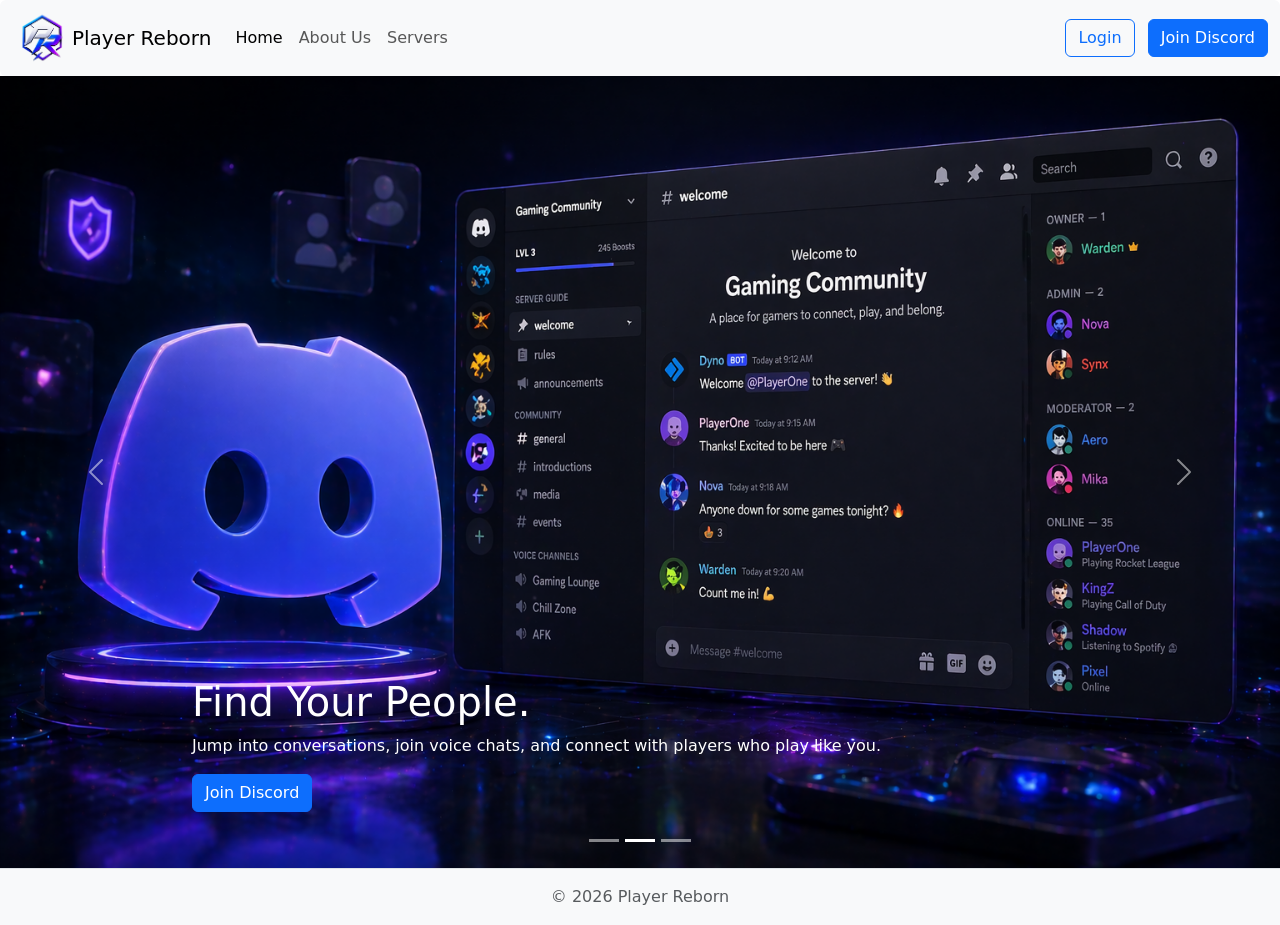
==== index.html @ ec6e28f9 "Initial commit" ====
<!DOCTYPE html>
<html lang="en">

<head>
	<meta charset="utf-8">
	<title>Player Reborn</title>
	<meta name="description" content="">
	<meta name="viewport" content="width=device-width, initial-scale=1">
	<link rel="stylesheet" href="css/styles.css">
	<link href="https://cdn.jsdelivr.net/npm/bootstrap@5.3.8/dist/css/bootstrap.min.css" rel="stylesheet"
		integrity="sha384-sRIl4kxILFvY47J16cr9ZwB07vP4J8+LH7qKQnuqkuIAvNWLzeN8tE5YBujZqJLB" crossorigin="anonymous">
</head>

<body>

	<!--Navigation-->
	<section>
		<!--Start of Navbar-->
		<nav class="navbar navbar-expand-lg bg-body-tertiary rounded" aria-label="Twelfth navbar">
			<!--Container-->
			<div class="container-fluid">
				<img src="assets/images/playerreborn/logo-bg-removed.png" alt="player reborn logo" height="60">
				<a href="#" class="navbar-brand">Player Reborn</a>
				<button class="navbar-toggler" type="button" data-bs-toggle="collapse" data-bs-target="#navbar-items"
					aria-controls="" aria-expanded="false" aria-label="Toggle navigation">
					<span class="navbar-toggler-icon"></span>
				</button>

				<!--First Div-->
				<div class="collapse navbar-collapse" id="navbar-items">
					<ul class="navbar-nav me-auto mb-2 mb-lg-0">
						<li class="nav-item">
							<a href="#" class="nav-link active" aria-current="page">Home</a>
						</li>
						<li class="nav-item">
							<a href="about.html" class="nav-link">About Us</a>
						</li>
						<li class="nav-item">
							<a href="servers.html" class="nav-link"
								aria-expanded="false">Servers</a>
						</li>
					</ul>

					<!--Login Buttons-->
					<div class="text-end">
						<button type="button" class="btn btn-outline-primary me-2">Login</button>
						<a href="https://discord.gg/playerreborn" target="_blank" rel="noopener noreferrer"
							class="btn btn-primary">Join Discord</a>
					</div>
				</div>
			</div>
		</nav>
	</section>

	<!--Hero-->
	<section>
		<div id="myCarousel" class="carousel slide mb-6" data-bs-ride="carousel">
			<div class="carousel-indicators">
				<button type="button" data-bs-target="#myCarousel" data-bs-slide-to="0" class=""
					aria-label="Slide 1"></button>
				<button type="button" data-bs-target="#myCarousel" data-bs-slide-to="1" aria-label="Slide 2"
					class="active" aria-current="true"></button>
				<button type="button" data-bs-target="#myCarousel" data-bs-slide-to="2" aria-label="Slide 3"
					class=""></button>
			</div>
			<div class="carousel-inner">
				<div class="carousel-item">
					<img src="assets/images/playerreborn/banner-2.png" alt="banner-2" class="w-100 carousel-img">
					<div class="container">
						<div class="carousel-caption">
							<h1>Play Your Way!</h1>
							<p>No matter your platform, there's a place for you here.</p>
						</div>
					</div>
				</div>
				<div class="carousel-item active">
					<img src="assets/images/playerreborn/banner-3.png" alt="banner-3" class="w-100 carousel-img">
					<div class="container">
						<div class="carousel-caption text-start">
							<h1>Find Your People.</h1>
							<p>Jump into conversations, join voice chats, and connect with players who play like you.
							</p>
							<p>
								<a href="https://discord.gg/playerreborn" target="_blank" rel="noopener noreferrer"
									class="btn btn-primary">Join Discord</a>
							</p>
						</div>
					</div>
				</div>
				<div class="carousel-item">
					<img src="assets/images/playerreborn/banner-1.png" alt="banner-1" class="w-100 carousel-img">
					<div class="container">
						<div class="carousel-caption text-end">
							<h1>A Home for Every Player</h1>
							<p class="opacity-75">Explore a community built for every kind of player. From competitive
								battles to relaxing worlds, Player Reborn brings it all together.</p>
						</div>
					</div>
				</div>
			</div>
			<button class="carousel-control-prev" type="button" data-bs-target="#myCarousel" data-bs-slide="prev">
				<span class="carousel-control-prev-icon" aria-hidden="true"></span>
				<span class="visually-hidden">Previous</span>
			</button>
			<button class="carousel-control-next" type="button" data-bs-target="#myCarousel" data-bs-slide="next">
				<span class="carousel-control-next-icon" aria-hidden="true"></span>
				<span class="visually-hidden">Next</span>
			</button>
		</div>
	</section>

	<!--Footer-->
	<section>
		<footer class="d-flex flex-wrap justify-content-md-center align-items-center py-3 border-top bg-body-tertiary">
			
			<p class="mb-0 text-body-secondary">© 2026 Player Reborn</p>
			<!-- <ul class="nav col-md-4 justify-content-end">
					<li class="nav-item">
						<a href="#" class="nav-link px-2 text-body-secondary">Home</a>
					</li>
					<li class="nav-item">
						<a href="#" class="nav-link px-2 text-body-secondary">Features</a>
					</li>
					<li class="nav-item">
						<a href="#" class="nav-link px-2 text-body-secondary">Pricing</a>
					</li>
					<li class="nav-item">
						<a href="#" class="nav-link px-2 text-body-secondary">FAQs</a>
					</li>
					<li class="nav-item">
						<a href="#" class="nav-link px-2 text-body-secondary">About</a>
					</li>
				</ul> -->
		</footer>
	</section>

	<script src="https://cdn.jsdelivr.net/npm/bootstrap@5.3.8/dist/js/bootstrap.bundle.min.js"
		integrity="sha384-FKyoEForCGlyvwx9Hj09JcYn3nv7wiPVlz7YYwJrWVcXK/BmnVDxM+D2scQbITxI"
		crossorigin="anonymous"></script>
</body>

</html>
---- css/styles.css ----
/* index.html  */
.carousel-img {
    height: 88vh;
    object-fit: cover;
}

/* about.html */
.about-hero {
    height: 40vh;
    min-height: 250px;
    color: white;

    display: flex;
    align-items: center;
    justify-content: center;

    background: linear-gradient(135deg, #0f172a, #1e293b, #1e3a8a, #7c3aed);
    background-size: 300% 300%;
    animation: gradientShift 10s ease infinite;
}



/* servers */
.thumbnail-width {
    width: auto;
    height: 250px;
    overflow: hidden;
}

.server-hero {
    background: linear-gradient(135deg, #0f172a, #1e293b, #1e3a8a, #7c3aed);
    background-size: 300% 300%;
    animation: gradientShift 10s ease infinite;
    color: white;
}

.server-text-color {
    color: white;
}

.card:hover {
    border: rgb(182, 177, 177) solid;
    border-width: 2px;
}

.length {
    max-height: 180px;
}

@keyframes gradientShift {
    0% {
        background-position: 0% 50%;
    }

    50% {
        background-position: 100% 50%;
    }

    100% {
        background-position: 0% 50%;
    }
}
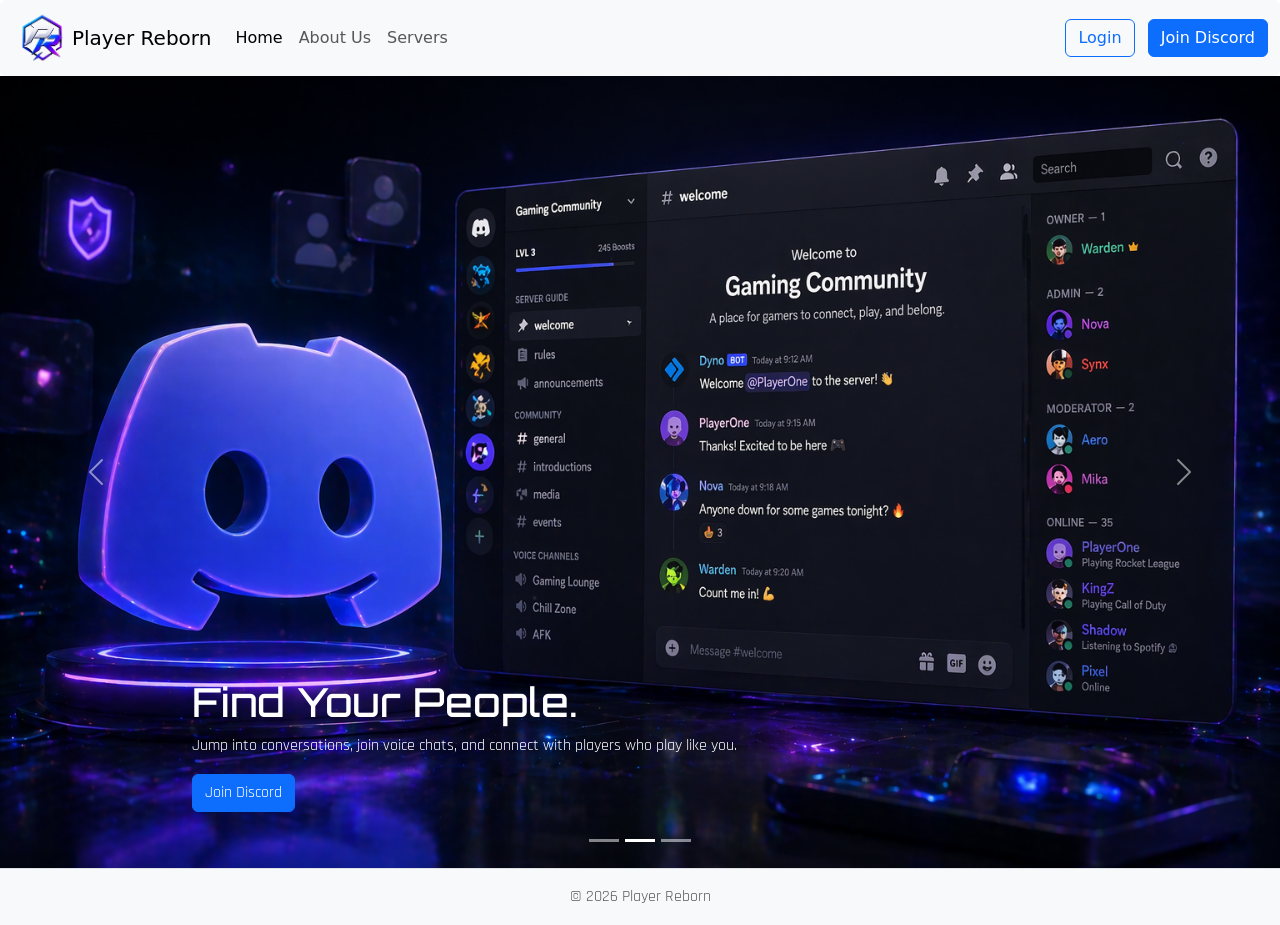
==== commit daf22223: "Updated Server Pictures and Font" ====
--- a/index.html
+++ b/index.html
@@ -9,6 +9,9 @@
 	<link rel="stylesheet" href="css/styles.css">
 	<link href="https://cdn.jsdelivr.net/npm/bootstrap@5.3.8/dist/css/bootstrap.min.css" rel="stylesheet"
 		integrity="sha384-sRIl4kxILFvY47J16cr9ZwB07vP4J8+LH7qKQnuqkuIAvNWLzeN8tE5YBujZqJLB" crossorigin="anonymous">
+	<link rel="preconnect" href="https://fonts.googleapis.com">
+	<link rel="preconnect" href="https://fonts.gstatic.com" crossorigin>
+	<link href="https://fonts.googleapis.com/css2?family=Orbitron:wght@400..900&family=Rajdhani:wght@300;400;500;600;700&display=swap" rel="stylesheet">
 </head>
 
 <body>
@@ -36,8 +39,7 @@
 							<a href="about.html" class="nav-link">About Us</a>
 						</li>
 						<li class="nav-item">
-							<a href="servers.html" class="nav-link"
-								aria-expanded="false">Servers</a>
+							<a href="servers.html" class="nav-link" aria-expanded="false">Servers</a>
 						</li>
 					</ul>
 
@@ -54,7 +56,7 @@
 
 	<!--Hero-->
 	<section>
-		<div id="myCarousel" class="carousel slide mb-6" data-bs-ride="carousel">
+		<div id="myCarousel" class="carousel slide mb-6 rajdhani-regular" data-bs-ride="carousel">
 			<div class="carousel-indicators">
 				<button type="button" data-bs-target="#myCarousel" data-bs-slide-to="0" class=""
 					aria-label="Slide 1"></button>
@@ -112,7 +114,7 @@
 	<!--Footer-->
 	<section>
 		<footer class="d-flex flex-wrap justify-content-md-center align-items-center py-3 border-top bg-body-tertiary">
-			
+
 			<p class="mb-0 text-body-secondary">© 2026 Player Reborn</p>
 			<!-- <ul class="nav col-md-4 justify-content-end">
 					<li class="nav-item">
--- a/css/styles.css
+++ b/css/styles.css
@@ -1,63 +1,86 @@
+/* All */
+h1 {
+  font-family: "Orbitron", sans-serif;
+  font-style: normal;
+}
+
+/* h2 {
+  font-family: "Orbitron", sans-serif;
+  font-style: normal;
+} */
+
+.rajdhani-light {
+  font-family: "Rajdhani", sans-serif;
+  font-weight: 300;
+  font-style: normal;
+}
+
+.rajdhani-regular {
+  font-family: "Rajdhani", sans-serif;
+  font-weight: 400;
+  font-style: normal;
+}
+
+p {
+  font-family: "Rajdhani", sans-serif;
+  font-weight: 400;
+  font-style: normal;
+}
+
 /* index.html  */
 .carousel-img {
-    height: 88vh;
-    object-fit: cover;
+  height: 88vh;
+  object-fit: cover;
 }
 
 /* about.html */
 .about-hero {
-    height: 40vh;
-    min-height: 250px;
-    color: white;
+  height: 40vh;
+  min-height: 250px;
+  color: white;
 
-    display: flex;
-    align-items: center;
-    justify-content: center;
+  display: flex;
+  align-items: center;
+  justify-content: center;
 
-    background: linear-gradient(135deg, #0f172a, #1e293b, #1e3a8a, #7c3aed);
-    background-size: 300% 300%;
-    animation: gradientShift 10s ease infinite;
+  background: linear-gradient(135deg, #0f172a, #1e293b, #1e3a8a, #7c3aed);
+  background-size: 300% 300%;
+  animation: gradientShift 10s ease infinite;
 }
-
-
 
 /* servers */
 .thumbnail-width {
-    width: auto;
-    height: 250px;
-    overflow: hidden;
+  width: auto;
+  height: 250px;
+  overflow: hidden;
 }
 
 .server-hero {
-    background: linear-gradient(135deg, #0f172a, #1e293b, #1e3a8a, #7c3aed);
-    background-size: 300% 300%;
-    animation: gradientShift 10s ease infinite;
-    color: white;
+  background: linear-gradient(135deg, #0f172a, #1e293b, #1e3a8a, #7c3aed);
+  background-size: 300% 300%;
+  animation: gradientShift 10s ease infinite;
+  color: white;
 }
 
 .server-text-color {
-    color: white;
+  color: white;
 }
 
 .card:hover {
-    border: rgb(182, 177, 177) solid;
-    border-width: 2px;
-}
-
-.length {
-    max-height: 180px;
+  border: rgb(182, 177, 177) solid;
+  border-width: 2px;
 }
 
 @keyframes gradientShift {
-    0% {
-        background-position: 0% 50%;
-    }
+  0% {
+    background-position: 0% 50%;
+  }
 
-    50% {
-        background-position: 100% 50%;
-    }
+  50% {
+    background-position: 100% 50%;
+  }
 
-    100% {
-        background-position: 0% 50%;
-    }
-}+  100% {
+    background-position: 0% 50%;
+  }
+}
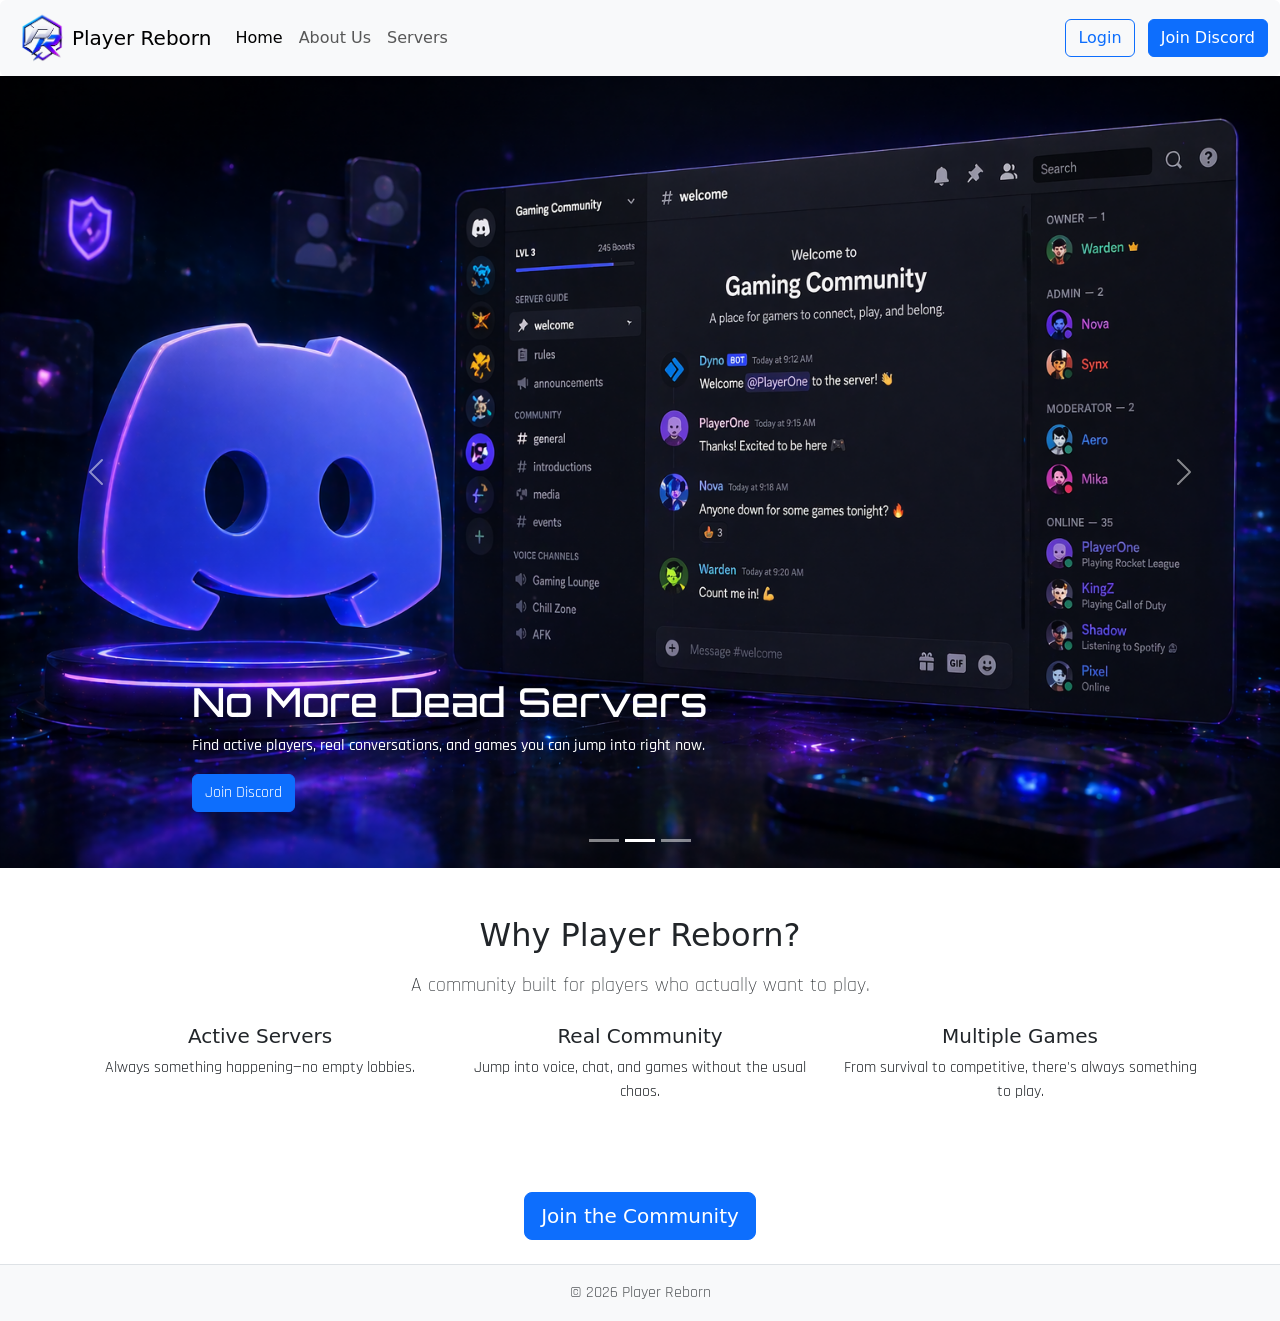
==== commit d4bcf982: "Added Information Section to the index file" ====
--- a/index.html
+++ b/index.html
@@ -11,7 +11,9 @@
 		integrity="sha384-sRIl4kxILFvY47J16cr9ZwB07vP4J8+LH7qKQnuqkuIAvNWLzeN8tE5YBujZqJLB" crossorigin="anonymous">
 	<link rel="preconnect" href="https://fonts.googleapis.com">
 	<link rel="preconnect" href="https://fonts.gstatic.com" crossorigin>
-	<link href="https://fonts.googleapis.com/css2?family=Orbitron:wght@400..900&family=Rajdhani:wght@300;400;500;600;700&display=swap" rel="stylesheet">
+	<link
+		href="https://fonts.googleapis.com/css2?family=Orbitron:wght@400..900&family=Rajdhani:wght@300;400;500;600;700&display=swap"
+		rel="stylesheet">
 </head>
 
 <body>
@@ -71,7 +73,7 @@
 					<div class="container">
 						<div class="carousel-caption">
 							<h1>Play Your Way!</h1>
-							<p>No matter your platform, there's a place for you here.</p>
+							<p class="rajdhani-medium">No matter your platform, there's a place for you here.</p>
 						</div>
 					</div>
 				</div>
@@ -79,9 +81,9 @@
 					<img src="assets/images/playerreborn/banner-3.png" alt="banner-3" class="w-100 carousel-img">
 					<div class="container">
 						<div class="carousel-caption text-start">
-							<h1>Find Your People.</h1>
-							<p>Jump into conversations, join voice chats, and connect with players who play like you.
-							</p>
+							<h1>No More Dead Servers</h1>
+							<p class="rajdhani-medium">Find active players, real conversations, and games you can jump
+								into right now.</p>
 							<p>
 								<a href="https://discord.gg/playerreborn" target="_blank" rel="noopener noreferrer"
 									class="btn btn-primary">Join Discord</a>
@@ -94,7 +96,8 @@
 					<div class="container">
 						<div class="carousel-caption text-end">
 							<h1>A Home for Every Player</h1>
-							<p class="opacity-75">Explore a community built for every kind of player. From competitive
+							<p class="rajdhani-medium">Explore a community built for every kind of player. From
+								competitive
 								battles to relaxing worlds, Player Reborn brings it all together.</p>
 						</div>
 					</div>
@@ -109,6 +112,36 @@
 				<span class="visually-hidden">Next</span>
 			</button>
 		</div>
+	</section>
+
+	<!--Information-->
+	<section class="py-5 text-center">
+		<div class="container">
+			<h2 class="mb-3">Why Player Reborn?</h2>
+			<p class="lead">A community built for players who actually want to play.</p>
+
+			<div class="row mt-4">
+				<div class="col-md-4">
+					<h5>Active Servers</h5>
+					<p>Always something happening—no empty lobbies.</p>
+				</div>
+				<div class="col-md-4">
+					<h5>Real Community</h5>
+					<p>Jump into voice, chat, and games without the usual chaos.</p>
+				</div>
+				<div class="col-md-4">
+					<h5>Multiple Games</h5>
+					<p>From survival to competitive, there's always something to play.</p>
+				</div>
+			</div>
+		</div>
+	</section>
+
+	<!--Join The Community-->
+	<section class="text-center py-4">
+		<a href="https://discord.gg/playerreborn" target="_blank" class="btn btn-lg btn-primary">
+			Join the Community
+		</a>
 	</section>
 
 	<!--Footer-->
--- a/css/styles.css
+++ b/css/styles.css
@@ -18,6 +18,12 @@
 .rajdhani-regular {
   font-family: "Rajdhani", sans-serif;
   font-weight: 400;
+  font-style: normal;
+}
+
+.rajdhani-medium {
+  font-family: "Rajdhani", sans-serif;
+  font-weight: 500;
   font-style: normal;
 }
 
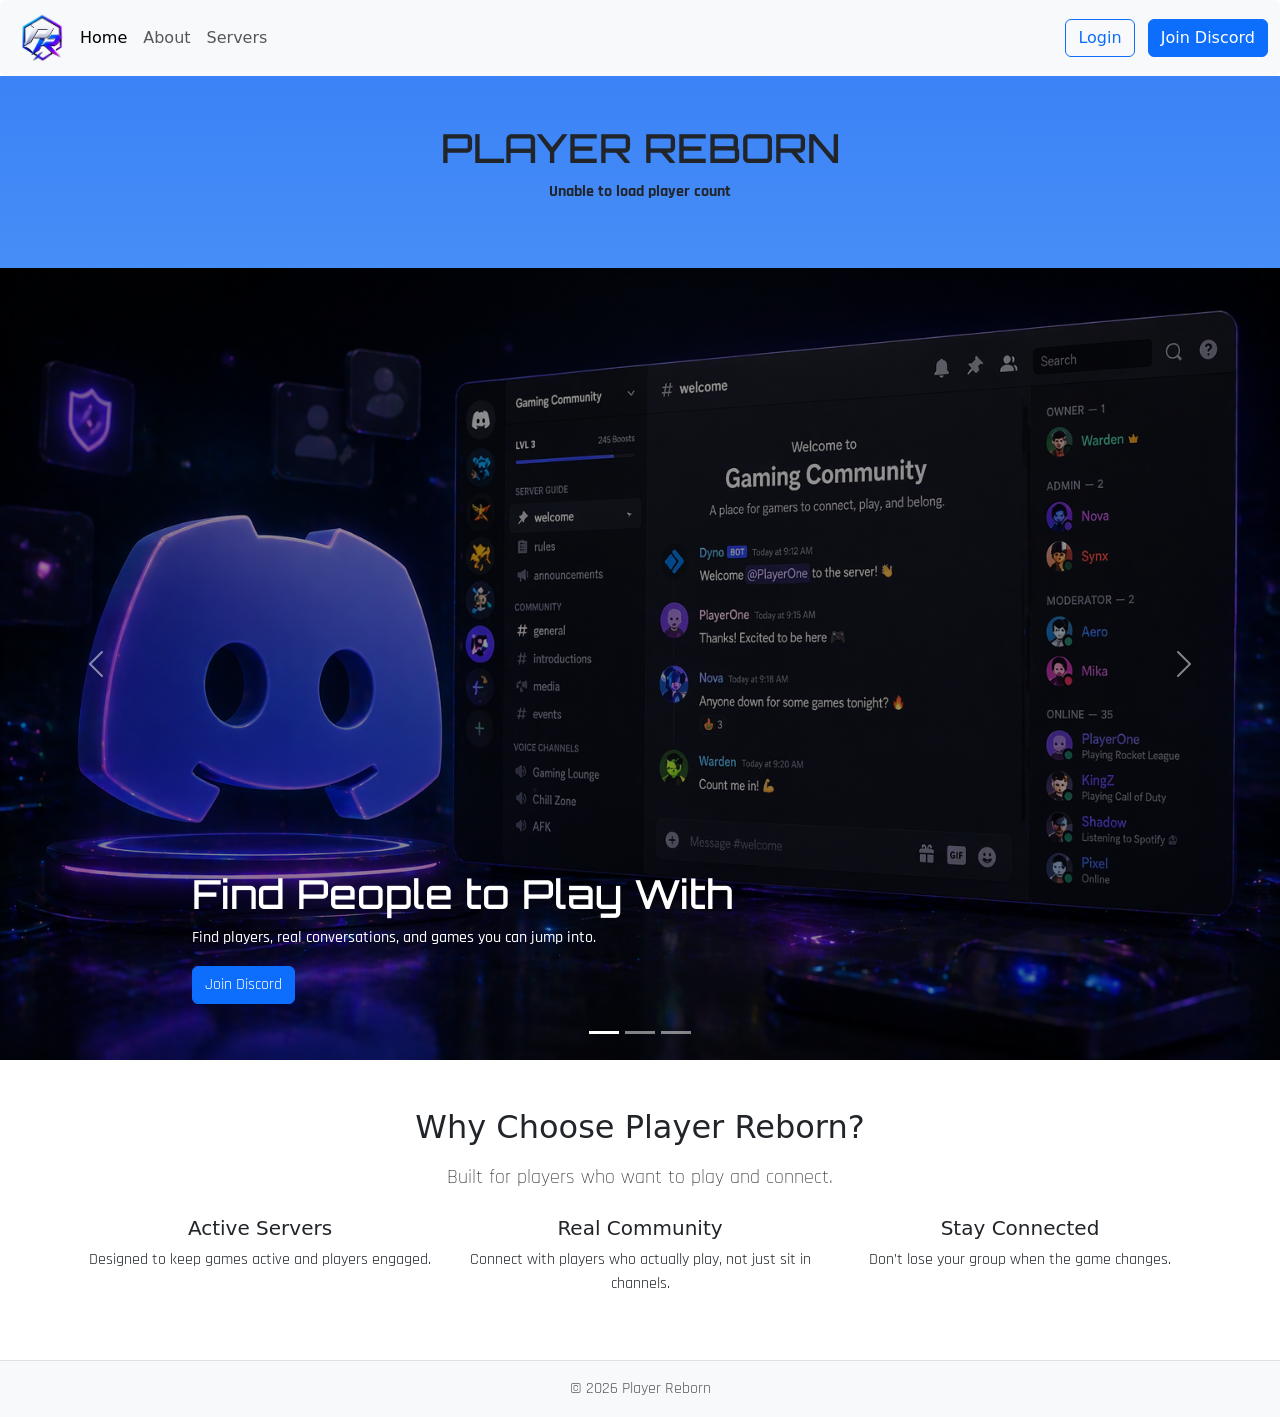
==== commit 54cec06e: "Change wording and an intro section to the index.html file" ====
--- a/index.html
+++ b/index.html
@@ -25,7 +25,6 @@
 			<!--Container-->
 			<div class="container-fluid">
 				<img src="assets/images/playerreborn/logo-bg-removed.png" alt="player reborn logo" height="60">
-				<a href="#" class="navbar-brand">Player Reborn</a>
 				<button class="navbar-toggler" type="button" data-bs-toggle="collapse" data-bs-target="#navbar-items"
 					aria-controls="" aria-expanded="false" aria-label="Toggle navigation">
 					<span class="navbar-toggler-icon"></span>
@@ -35,10 +34,10 @@
 				<div class="collapse navbar-collapse" id="navbar-items">
 					<ul class="navbar-nav me-auto mb-2 mb-lg-0">
 						<li class="nav-item">
-							<a href="#" class="nav-link active" aria-current="page">Home</a>
+							<a href="index.html" class="nav-link active" aria-current="page">Home</a>
 						</li>
 						<li class="nav-item">
-							<a href="about.html" class="nav-link">About Us</a>
+							<a href="about.html" class="nav-link">About</a>
 						</li>
 						<li class="nav-item">
 							<a href="servers.html" class="nav-link" aria-expanded="false">Servers</a>
@@ -56,34 +55,39 @@
 		</nav>
 	</section>
 
+	<!--Intro-->
+	<section>
+		<!-- TODO: Make this work and look better -->
+
+		<div class="row text-center h-100 p-5 intro">
+			<h1>PLAYER <span class="reborn">REBORN</span></h1>
+			<p id="online-count" class="fw-bold">Checking who's online...</p>
+
+		</div>
+
+
+	</section>
+
 	<!--Hero-->
 	<section>
 		<div id="myCarousel" class="carousel slide mb-6 rajdhani-regular" data-bs-ride="carousel">
 			<div class="carousel-indicators">
-				<button type="button" data-bs-target="#myCarousel" data-bs-slide-to="0" class=""
-					aria-label="Slide 1"></button>
+				<button type="button" data-bs-target="#myCarousel" data-bs-slide-to="0" class="active"
+					aria-label="Slide 1" aria-current="true"></button>
 				<button type="button" data-bs-target="#myCarousel" data-bs-slide-to="1" aria-label="Slide 2"
-					class="active" aria-current="true"></button>
+					class=""></button>
 				<button type="button" data-bs-target="#myCarousel" data-bs-slide-to="2" aria-label="Slide 3"
 					class=""></button>
 			</div>
 			<div class="carousel-inner">
-				<div class="carousel-item">
-					<img src="assets/images/playerreborn/banner-2.png" alt="banner-2" class="w-100 carousel-img">
-					<div class="container">
-						<div class="carousel-caption">
-							<h1>Play Your Way!</h1>
-							<p class="rajdhani-medium">No matter your platform, there's a place for you here.</p>
-						</div>
-					</div>
-				</div>
+
 				<div class="carousel-item active">
 					<img src="assets/images/playerreborn/banner-3.png" alt="banner-3" class="w-100 carousel-img">
 					<div class="container">
 						<div class="carousel-caption text-start">
-							<h1>No More Dead Servers</h1>
-							<p class="rajdhani-medium">Find active players, real conversations, and games you can jump
-								into right now.</p>
+							<h1>Find People to Play With</h1>
+							<p class="rajdhani-medium">Find players, real conversations, and games you can jump into.
+							</p>
 							<p>
 								<a href="https://discord.gg/playerreborn" target="_blank" rel="noopener noreferrer"
 									class="btn btn-primary">Join Discord</a>
@@ -91,18 +95,29 @@
 						</div>
 					</div>
 				</div>
+
+				<div class="carousel-item">
+					<img src="assets/images/playerreborn/banner-2.png" alt="banner-2" class="w-100 carousel-img">
+					<div class="container">
+						<div class="carousel-caption text-center">
+							<h1>Play Your Way!</h1>
+							<p class="rajdhani-medium">No matter your platform, there’s a place for you here.</p>
+						</div>
+					</div>
+				</div>
+
 				<div class="carousel-item">
 					<img src="assets/images/playerreborn/banner-1.png" alt="banner-1" class="w-100 carousel-img">
 					<div class="container">
 						<div class="carousel-caption text-end">
-							<h1>A Home for Every Player</h1>
-							<p class="rajdhani-medium">Explore a community built for every kind of player. From
-								competitive
-								battles to relaxing worlds, Player Reborn brings it all together.</p>
+							<h1>Where Community Comes First</h1>
+							<p class="rajdhani-medium">More than just servers — a community built to connect, play, and
+								stay.</p>
 						</div>
 					</div>
 				</div>
 			</div>
+
 			<button class="carousel-control-prev" type="button" data-bs-target="#myCarousel" data-bs-slide="prev">
 				<span class="carousel-control-prev-icon" aria-hidden="true"></span>
 				<span class="visually-hidden">Previous</span>
@@ -115,63 +130,48 @@
 	</section>
 
 	<!--Information-->
-	<section class="py-5 text-center">
+	<section class="py-5 text-center features">
 		<div class="container">
-			<h2 class="mb-3">Why Player Reborn?</h2>
-			<p class="lead">A community built for players who actually want to play.</p>
+			<h2 class="mb-3">Why Choose Player Reborn?</h2>
+			<p class="lead">Built for players who want to play and connect.</p>
 
 			<div class="row mt-4">
 				<div class="col-md-4">
 					<h5>Active Servers</h5>
-					<p>Always something happening—no empty lobbies.</p>
+					<p>Designed to keep games active and players engaged.</p>
 				</div>
 				<div class="col-md-4">
 					<h5>Real Community</h5>
-					<p>Jump into voice, chat, and games without the usual chaos.</p>
+					<p>Connect with players who actually play, not just sit in channels.</p>
 				</div>
 				<div class="col-md-4">
-					<h5>Multiple Games</h5>
-					<p>From survival to competitive, there's always something to play.</p>
+					<h5>Stay Connected</h5>
+					<p>Don’t lose your group when the game changes.</p>
 				</div>
 			</div>
+			<!-- <div class="text-center p-4">
+				<a href="https://discord.gg/playerreborn" target="_blank" class="btn btn-lg btn-primary">
+					Join the Community
+				</a>
+
+			</div> -->
 		</div>
-	</section>
+		<div>
 
-	<!--Join The Community-->
-	<section class="text-center py-4">
-		<a href="https://discord.gg/playerreborn" target="_blank" class="btn btn-lg btn-primary">
-			Join the Community
-		</a>
+		</div>
 	</section>
 
 	<!--Footer-->
 	<section>
 		<footer class="d-flex flex-wrap justify-content-md-center align-items-center py-3 border-top bg-body-tertiary">
-
 			<p class="mb-0 text-body-secondary">© 2026 Player Reborn</p>
-			<!-- <ul class="nav col-md-4 justify-content-end">
-					<li class="nav-item">
-						<a href="#" class="nav-link px-2 text-body-secondary">Home</a>
-					</li>
-					<li class="nav-item">
-						<a href="#" class="nav-link px-2 text-body-secondary">Features</a>
-					</li>
-					<li class="nav-item">
-						<a href="#" class="nav-link px-2 text-body-secondary">Pricing</a>
-					</li>
-					<li class="nav-item">
-						<a href="#" class="nav-link px-2 text-body-secondary">FAQs</a>
-					</li>
-					<li class="nav-item">
-						<a href="#" class="nav-link px-2 text-body-secondary">About</a>
-					</li>
-				</ul> -->
 		</footer>
 	</section>
 
 	<script src="https://cdn.jsdelivr.net/npm/bootstrap@5.3.8/dist/js/bootstrap.bundle.min.js"
 		integrity="sha384-FKyoEForCGlyvwx9Hj09JcYn3nv7wiPVlz7YYwJrWVcXK/BmnVDxM+D2scQbITxI"
 		crossorigin="anonymous"></script>
+	<script src="script.js"></script>
 </body>
 
 </html>
--- a/css/styles.css
+++ b/css/styles.css
@@ -37,6 +37,35 @@
 .carousel-img {
   height: 88vh;
   object-fit: cover;
+}
+
+.intro {
+  background: introGradient
+}
+
+.carousel-item::before {
+
+    content: "";
+    position: absolute;
+    inset: 0;
+    background: linear-gradient(
+        to right,
+        rgba(0,0,0,0.4) 30%,
+        rgba(0,0,0,0.4) 60%,
+        rgba(0,0,0,0.4) 100%
+    );
+    z-index: 1;
+}
+
+.carousel-caption {
+    z-index: 2;
+}
+
+.intro {
+  height: 40vh;
+  background: linear-gradient(    #3b82f6,     #60a5fa);
+  background-size: 300% 300%;
+  animation: introShift 10s ease infinite;
 }
 
 /* about.html */
@@ -90,3 +119,13 @@
     background-position: 0% 50%;
   }
 }
+
+@keyframes introShift {
+  0% {
+    background-position: 0% 25%;
+  }
+
+  20% {
+    background-position: 15% 45%
+  }
+}
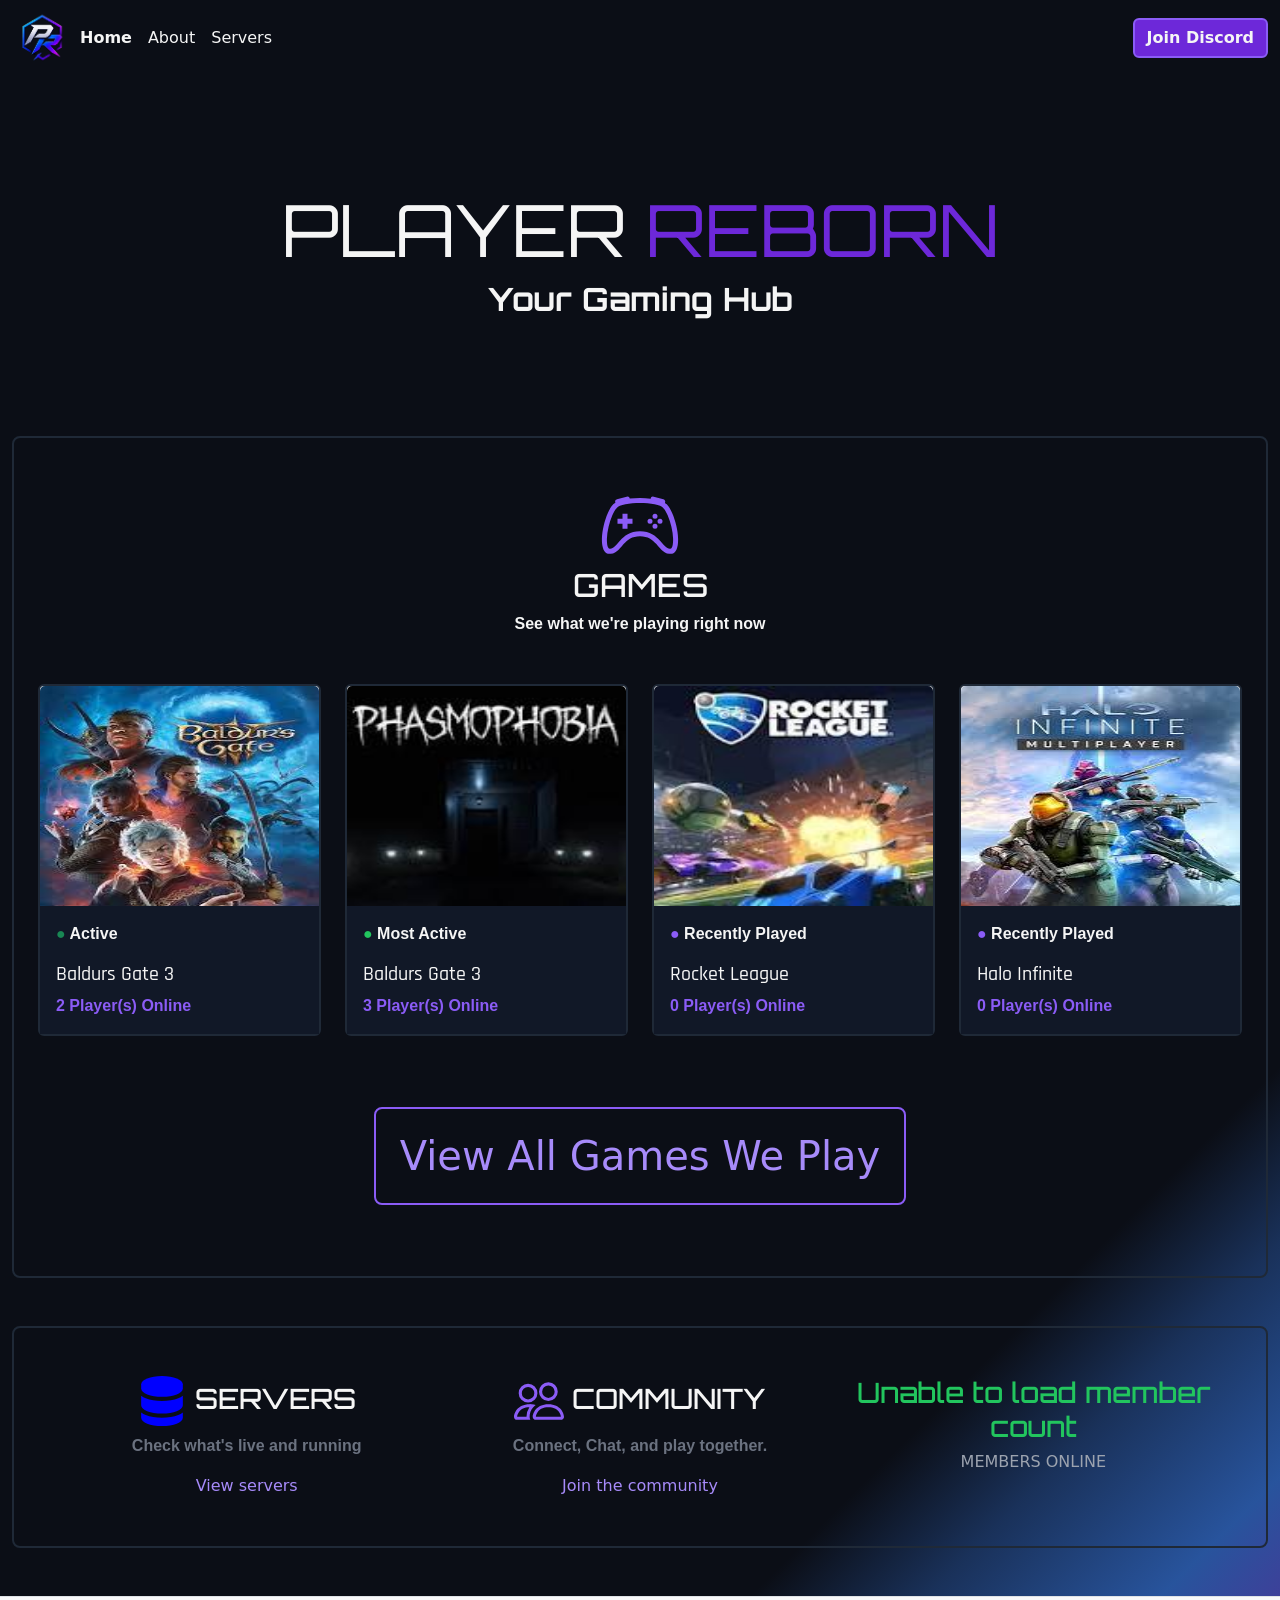
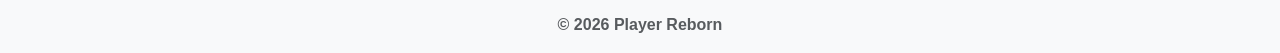
==== commit 4c00994d: "Revamped the Home page" ====
--- a/index.html
+++ b/index.html
@@ -16,19 +16,19 @@
 		rel="stylesheet">
 </head>
 
-<body>
+<body class="home">
 
 	<!--Navigation-->
 	<section>
 		<!--Start of Navbar-->
-		<nav class="navbar navbar-expand-lg bg-body-tertiary rounded" aria-label="Twelfth navbar">
+		<nav class="navbar navbar-expand-lg text-danger rajdhani-large" aria-label="Twelfth navbar">
 			<!--Container-->
 			<div class="container-fluid">
 				<img src="assets/images/playerreborn/logo-bg-removed.png" alt="player reborn logo" height="60">
-				<button class="navbar-toggler" type="button" data-bs-toggle="collapse" data-bs-target="#navbar-items"
+				<!-- <button class="navbar-toggler" type="button" data-bs-toggle="collapse" data-bs-target="#navbar-items"
 					aria-controls="" aria-expanded="false" aria-label="Toggle navigation">
 					<span class="navbar-toggler-icon"></span>
-				</button>
+				</button> -->
 
 				<!--First Div-->
 				<div class="collapse navbar-collapse" id="navbar-items">
@@ -46,9 +46,10 @@
 
 					<!--Login Buttons-->
 					<div class="text-end">
-						<button type="button" class="btn btn-outline-primary me-2">Login</button>
+						<!-- <button type="button" class="btn btn-outline-primary me-2">Login</button> -->
 						<a href="https://discord.gg/playerreborn" target="_blank" rel="noopener noreferrer"
-							class="btn btn-primary">Join Discord</a>
+							class="btn buttons">Join Discord</a>
+
 					</div>
 				</div>
 			</div>
@@ -57,106 +58,124 @@
 
 	<!--Intro-->
 	<section>
-		<!-- TODO: Make this work and look better -->
+		<div class="d-flex flex-column text-center justify-content-center intro">
+			<h1 class="lh-0 display-2">PLAYER <span class="reborn">REBORN</span></h1>
+			<h2 class="fw-bold lh-0">Your Gaming Hub</h2>
+		</div>
 
-		<div class="row text-center h-100 p-5 intro">
-			<h1>PLAYER <span class="reborn">REBORN</span></h1>
-			<p id="online-count" class="fw-bold">Checking who's online...</p>
-
-		</div>
 
 
 	</section>
 
 	<!--Hero-->
-	<section>
-		<div id="myCarousel" class="carousel slide mb-6 rajdhani-regular" data-bs-ride="carousel">
-			<div class="carousel-indicators">
-				<button type="button" data-bs-target="#myCarousel" data-bs-slide-to="0" class="active"
-					aria-label="Slide 1" aria-current="true"></button>
-				<button type="button" data-bs-target="#myCarousel" data-bs-slide-to="1" aria-label="Slide 2"
-					class=""></button>
-				<button type="button" data-bs-target="#myCarousel" data-bs-slide-to="2" aria-label="Slide 3"
-					class=""></button>
-			</div>
-			<div class="carousel-inner">
+	<section class="container-fluid mb-5 text-center">
+		<div class="border-color pt-5">
+			<svg xmlns="http://www.w3.org/2000/svg" width="80" height="80" fill="currentColor"
+				class="bi bi-controller controller" viewBox="0 0 16 16">
+				<path
+					d="M11.5 6.027a.5.5 0 1 1-1 0 .5.5 0 0 1 1 0m-1.5 1.5a.5.5 0 1 0 0-1 .5.5 0 0 0 0 1m2.5-.5a.5.5 0 1 1-1 0 .5.5 0 0 1 1 0m-1.5 1.5a.5.5 0 1 0 0-1 .5.5 0 0 0 0 1m-6.5-3h1v1h1v1h-1v1h-1v-1h-1v-1h1z" />
+				<path
+					d="M3.051 3.26a.5.5 0 0 1 .354-.613l1.932-.518a.5.5 0 0 1 .62.39c.655-.079 1.35-.117 2.043-.117.72 0 1.443.041 2.12.126a.5.5 0 0 1 .622-.399l1.932.518a.5.5 0 0 1 .306.729q.211.136.373.297c.408.408.78 1.05 1.095 1.772.32.733.599 1.591.805 2.466s.34 1.78.364 2.606c.024.816-.059 1.602-.328 2.21a1.42 1.42 0 0 1-1.445.83c-.636-.067-1.115-.394-1.513-.773-.245-.232-.496-.526-.739-.808-.126-.148-.25-.292-.368-.423-.728-.804-1.597-1.527-3.224-1.527s-2.496.723-3.224 1.527c-.119.131-.242.275-.368.423-.243.282-.494.575-.739.808-.398.38-.877.706-1.513.773a1.42 1.42 0 0 1-1.445-.83c-.27-.608-.352-1.395-.329-2.21.024-.826.16-1.73.365-2.606.206-.875.486-1.733.805-2.466.315-.722.687-1.364 1.094-1.772a2.3 2.3 0 0 1 .433-.335l-.028-.079zm2.036.412c-.877.185-1.469.443-1.733.708-.276.276-.587.783-.885 1.465a14 14 0 0 0-.748 2.295 12.4 12.4 0 0 0-.339 2.406c-.022.755.062 1.368.243 1.776a.42.42 0 0 0 .426.24c.327-.034.61-.199.929-.502.212-.202.4-.423.615-.674.133-.156.276-.323.44-.504C4.861 9.969 5.978 9.027 8 9.027s3.139.942 3.965 1.855c.164.181.307.348.44.504.214.251.403.472.615.674.318.303.601.468.929.503a.42.42 0 0 0 .426-.241c.18-.408.265-1.02.243-1.776a12.4 12.4 0 0 0-.339-2.406 14 14 0 0 0-.748-2.295c-.298-.682-.61-1.19-.885-1.465-.264-.265-.856-.523-1.733-.708-.85-.179-1.877-.27-2.913-.27s-2.063.091-2.913.27" />
+			</svg>
+			<h2>GAMES</h2>
+			<p class="mb-5">See what we're playing right now</p>
 
-				<div class="carousel-item active">
-					<img src="assets/images/playerreborn/banner-3.png" alt="banner-3" class="w-100 carousel-img">
-					<div class="container">
-						<div class="carousel-caption text-start">
-							<h1>Find People to Play With</h1>
-							<p class="rajdhani-medium">Find players, real conversations, and games you can jump into.
-							</p>
-							<p>
-								<a href="https://discord.gg/playerreborn" target="_blank" rel="noopener noreferrer"
-									class="btn btn-primary">Join Discord</a>
-							</p>
+			<div class="row g-4 px-4 mb-5 text-start justify-content-center">
+
+				<!--Baldurs Gate 3-->
+				<div class="col-md-3 d-flex">
+					<div class="card w-100 border-color">
+						<img src="assets/images/game-cover/baldurs-gate-3.jpg" alt="baldurs gate 3 cover art"
+							class="card-img-top">
+						<div class="card-body pb-0 bg-card rajdhani-medium color-white">
+							<p><span class="text-success online-color">●</span> Active</p>
+							<h5>Baldurs Gate 3</h5>
+							<p class="color-primary">2 Player(s) Online</p>
 						</div>
 					</div>
 				</div>
 
-				<div class="carousel-item">
-					<img src="assets/images/playerreborn/banner-2.png" alt="banner-2" class="w-100 carousel-img">
-					<div class="container">
-						<div class="carousel-caption text-center">
-							<h1>Play Your Way!</h1>
-							<p class="rajdhani-medium">No matter your platform, there’s a place for you here.</p>
+				<!--Phasmophobia-->
+				<div class="col-md-3 d-flex">
+					<div class="card border-color w-100">
+						<img src="assets/images/game-cover/phasmophobia.jpeg" alt="phasmophobia cover art"
+							class="card-img-top">
+						<div class="card-body pb-0 bg-card rajdhani-medium color-white">
+							<p><span class="online-color">●</span> Most Active</p>
+							<h5>Baldurs Gate 3</h5>
+							<p class="color-primary">3 Player(s) Online</p>
 						</div>
 					</div>
 				</div>
 
-				<div class="carousel-item">
-					<img src="assets/images/playerreborn/banner-1.png" alt="banner-1" class="w-100 carousel-img">
-					<div class="container">
-						<div class="carousel-caption text-end">
-							<h1>Where Community Comes First</h1>
-							<p class="rajdhani-medium">More than just servers — a community built to connect, play, and
-								stay.</p>
+				<!--Rocket League-->
+				<div class="col-md-3 d-flex">
+					<div class="card border-color w-100">
+						<img src="assets/images/game-cover/rocket-league.jpeg" alt="rocket league cover art"
+							class="card-img-top">
+						<div class="card-body pb-0 bg-card rajdhani-medium color-white">
+							<p><span class="color-primary">●</span> Recently Played</p>
+							<h5>Rocket League</h5>
+							<p class="color-primary">0 Player(s) Online</p>
 						</div>
 					</div>
 				</div>
+
+				<!--Halo Inifinite-->
+				<div class="col-md-3 d-flex">
+					<div class="card border-color w-100">
+						<img src="assets/images/game-cover/halo-inifinte.jpg" alt="halo inifinite cover art"
+							class="card-img-top">
+						<div class="card-body pb-0 bg-card rajdhani-medium color-white">
+							<p><span class="color-primary">●</span> Recently Played</p>
+							<h5>Halo Infinite</h5>
+							<p class="color-primary">0 Player(s) Online</p>
+						</div>
+					</div>
+				</div>
+
 			</div>
-
-			<button class="carousel-control-prev" type="button" data-bs-target="#myCarousel" data-bs-slide="prev">
-				<span class="carousel-control-prev-icon" aria-hidden="true"></span>
-				<span class="visually-hidden">Previous</span>
-			</button>
-			<button class="carousel-control-next" type="button" data-bs-target="#myCarousel" data-bs-slide="next">
-				<span class="carousel-control-next-icon" aria-hidden="true"></span>
-				<span class="visually-hidden">Next</span>
-			</button>
+			<div class="containe py-5 mb-5">
+				<a href="servers.html" class="display-6 p-4 game-link border-purple">View All Games We Play</a>
+			</div>
 		</div>
 	</section>
 
 	<!--Information-->
-	<section class="py-5 text-center features">
-		<div class="container">
-			<h2 class="mb-3">Why Choose Player Reborn?</h2>
-			<p class="lead">Built for players who want to play and connect.</p>
+	<section class="container-fluid text-center mb-5">
+		<div class="border-color">
+			<div class="row p-5">
+				<div class="col-md-4">
+					<h3><svg xmlns="http://www.w3.org/2000/svg" width="50" height="50" fill="currentColor"
+							class="bi bi-server server" viewBox="0 0 16 16">
+							<path
+								d="M1.333 2.667C1.333 1.194 4.318 0 8 0s6.667 1.194 6.667 2.667V4c0 1.473-2.985 2.667-6.667 2.667S1.333 5.473 1.333 4z" />
+							<path
+								d="M1.333 6.334v3C1.333 10.805 4.318 12 8 12s6.667-1.194 6.667-2.667V6.334a6.5 6.5 0 0 1-1.458.79C11.81 7.684 9.967 8 8 8s-3.809-.317-5.208-.876a6.5 6.5 0 0 1-1.458-.79z" />
+							<path
+								d="M14.667 11.668a6.5 6.5 0 0 1-1.458.789c-1.4.56-3.242.876-5.21.876-1.966 0-3.809-.316-5.208-.876a6.5 6.5 0 0 1-1.458-.79v1.666C1.333 14.806 4.318 16 8 16s6.667-1.194 6.667-2.667z" />
+						</svg> SERVERS</h3>
+					<p class="subtle">Check what's live and running</p>
+					<a href="servers.html" class="game-link">View servers</a>
+				</div>
 
-			<div class="row mt-4">
 				<div class="col-md-4">
-					<h5>Active Servers</h5>
-					<p>Designed to keep games active and players engaged.</p>
+					<h3><svg xmlns="http://www.w3.org/2000/svg" width="50" height="50" fill="currentColor"
+							class="bi bi-people community" viewBox="0 0 16 16">
+							<path
+								d="M15 14s1 0 1-1-1-4-5-4-5 3-5 4 1 1 1 1zm-7.978-1L7 12.996c.001-.264.167-1.03.76-1.72C8.312 10.629 9.282 10 11 10c1.717 0 2.687.63 3.24 1.276.593.69.758 1.457.76 1.72l-.008.002-.014.002zM11 7a2 2 0 1 0 0-4 2 2 0 0 0 0 4m3-2a3 3 0 1 1-6 0 3 3 0 0 1 6 0M6.936 9.28a6 6 0 0 0-1.23-.247A7 7 0 0 0 5 9c-4 0-5 3-5 4q0 1 1 1h4.216A2.24 2.24 0 0 1 5 13c0-1.01.377-2.042 1.09-2.904.243-.294.526-.569.846-.816M4.92 10A5.5 5.5 0 0 0 4 13H1c0-.26.164-1.03.76-1.724.545-.636 1.492-1.256 3.16-1.275ZM1.5 5.5a3 3 0 1 1 6 0 3 3 0 0 1-6 0m3-2a2 2 0 1 0 0 4 2 2 0 0 0 0-4" />
+						</svg> COMMUNITY</h3>
+					<p class="subtle">Connect, Chat, and play together.</p>
+					<a href="https://discord.gg/playerreborn" target="_blank" class="game-link">Join the community</a>
 				</div>
+
 				<div class="col-md-4">
-					<h5>Real Community</h5>
-					<p>Connect with players who actually play, not just sit in channels.</p>
+					<h3 id="online-count">Checking for users...</h3>
+					<h6 class="muted">MEMBERS ONLINE</h6>
+
 				</div>
-				<div class="col-md-4">
-					<h5>Stay Connected</h5>
-					<p>Don’t lose your group when the game changes.</p>
-				</div>
+
 			</div>
-			<!-- <div class="text-center p-4">
-				<a href="https://discord.gg/playerreborn" target="_blank" class="btn btn-lg btn-primary">
-					Join the Community
-				</a>
-
-			</div> -->
-		</div>
-		<div>
 
 		</div>
 	</section>
--- a/css/styles.css
+++ b/css/styles.css
@@ -1,14 +1,16 @@
-/* All */
-h1 {
-  font-family: "Orbitron", sans-serif;
-  font-style: normal;
-}
-
-/* h2 {
-  font-family: "Orbitron", sans-serif;
-  font-style: normal;
-} */
-
+:root {
+  --background-color: #0B0E16;
+  --primary-color: #111827;
+  --border-color: #1F2937;
+  --online-color: #22C55E;
+  --purple-primary: #8B5CF6;
+  --purple-dark: #6D28D9;
+  --muted: #9CA3AF;
+  --subtle: #6B7280;
+  --purple-light: #A78BFA;
+}
+
+/* Fonts */
 .rajdhani-light {
   font-family: "Rajdhani", sans-serif;
   font-weight: 300;
@@ -27,105 +29,172 @@
   font-style: normal;
 }
 
+.rajdhani-semibold {
+  font-family: "Rajdhani", sans-serif;
+  font-weight: 600;
+  font-style: normal;
+}
+
+body {
+  background-color: var(--background-color) !important;
+  color: whitesmoke !important;
+  background: linear-gradient(
+  135deg,
+  transparent 40%,
+  rgba(59,130,246,0.3) 43%,   /* soft blue tail */
+  rgba(59,130,246,0.6) 47%,   /* main blue */
+  rgba(147,51,234,0.6) 52%,   /* main purple */
+  rgba(192,132,252,0.4) 56%,  /* purple glow front */
+  transparent 60%
+);
+  background-size: 200% 200%;
+  animation: introShift 10s linear infinite;
+}
+
 p {
   font-family: "Rajdhani", sans-serif;
-  font-weight: 400;
-  font-style: normal;
-}
-
-/* index.html  */
-.carousel-img {
-  height: 88vh;
-  object-fit: cover;
-}
-
-.intro {
-  background: introGradient
-}
-
-.carousel-item::before {
-
-    content: "";
-    position: absolute;
-    inset: 0;
-    background: linear-gradient(
-        to right,
-        rgba(0,0,0,0.4) 30%,
-        rgba(0,0,0,0.4) 60%,
-        rgba(0,0,0,0.4) 100%
-    );
-    z-index: 1;
-}
-
-.carousel-caption {
-    z-index: 2;
-}
-
+  font-weight: 600;
+  font-style: normal;
+  
+}
+
+/* Home Page */
 .intro {
   height: 40vh;
-  background: linear-gradient(    #3b82f6,     #60a5fa);
-  background-size: 300% 300%;
-  animation: introShift 10s ease infinite;
-}
-
-/* about.html */
-.about-hero {
-  height: 40vh;
-  min-height: 250px;
-  color: white;
-
-  display: flex;
-  align-items: center;
-  justify-content: center;
-
-  background: linear-gradient(135deg, #0f172a, #1e293b, #1e3a8a, #7c3aed);
-  background-size: 300% 300%;
-  animation: gradientShift 10s ease infinite;
-}
-
-/* servers */
+  color: whitesmoke;
+}
+
+
+
+.reborn {
+  color: var(--purple-dark);
+}
+
+#online-count {
+  color: var(--online-color);
+}
+
+.controller {
+  color: var(--purple-primary);
+}
+
+.card-img-top {
+  height: 220px;
+  object-fit: fill;
+}
+
+.game-link {
+  text-decoration: none;
+  color: var(--purple-light);
+}
+
+.game-link:hover {
+  color: var(--purple-dark);
+}
+
+.border-purple {
+  border: 2px var(--purple-primary) solid;
+  border-radius: 8px;
+}
+
+.server {
+  color: blue;
+}
+
+.community {
+  color: var(--purple-primary);
+}
+
+/* About Page */
+
+
+/* Servers Page */
+
+
 .thumbnail-width {
   width: auto;
   height: 250px;
   overflow: hidden;
 }
 
-.server-hero {
-  background: linear-gradient(135deg, #0f172a, #1e293b, #1e3a8a, #7c3aed);
-  background-size: 300% 300%;
-  animation: gradientShift 10s ease infinite;
-  color: white;
-}
-
-.server-text-color {
-  color: white;
+/* All */
+h1 {
+  font-family: "Orbitron", sans-serif;
+  font-style: normal;
+}
+
+h2 {
+  font-family: "Orbitron", sans-serif;
+  font-style: normal;
+}
+
+h3 {
+  font-family: "Orbitron", sans-serif;
+  font-style: normal;
+}
+
+.buttons {
+  background-color: var(--purple-dark) !important;
+  border: 2px var(--purple-primary) solid !important;
+  font-family: "Rajdhani" sans-serif !important;
+  font-weight: 600 !important;
+  color: whitesmoke !important;
+}
+
+.buttons:hover {
+  background-color: var(--purple-light) !important;
+}
+
+.navbar a {
+  color: whitesmoke !important;
+}
+
+.active {
+  font-weight: bolder !important;
+}
+
+.color-white {
+  color: whitesmoke !important;
+}
+
+.color-primary {
+  color: var(--purple-primary);
+}
+
+.muted {
+  color: var(--muted);
+}
+
+.subtle {
+  color: var(--subtle);
+}
+
+.bg-card {
+  background-color: var(--primary-color);
+  color: whitesmoke !important;
 }
 
 .card:hover {
-  border: rgb(182, 177, 177) solid;
-  border-width: 2px;
-}
-
-@keyframes gradientShift {
-  0% {
-    background-position: 0% 50%;
-  }
-
-  50% {
-    background-position: 100% 50%;
-  }
-
-  100% {
-    background-position: 0% 50%;
-  }
-}
-
+  border: 2px var(--purple-dark) solid !important;
+}
+
+.border-color {
+  border: 2px var(--border-color) solid !important;
+  border-radius: 8px;
+}
+
+.online-color {
+  color: var(--online-color);
+}
+
+
+/* Gradient Shifts */
 @keyframes introShift {
   0% {
-    background-position: 0% 25%;
+    background-position: 100% 100%;
   }
 
-  20% {
-    background-position: 15% 45%
+  100% {
+    background-position: 0% 0%
   }
 }
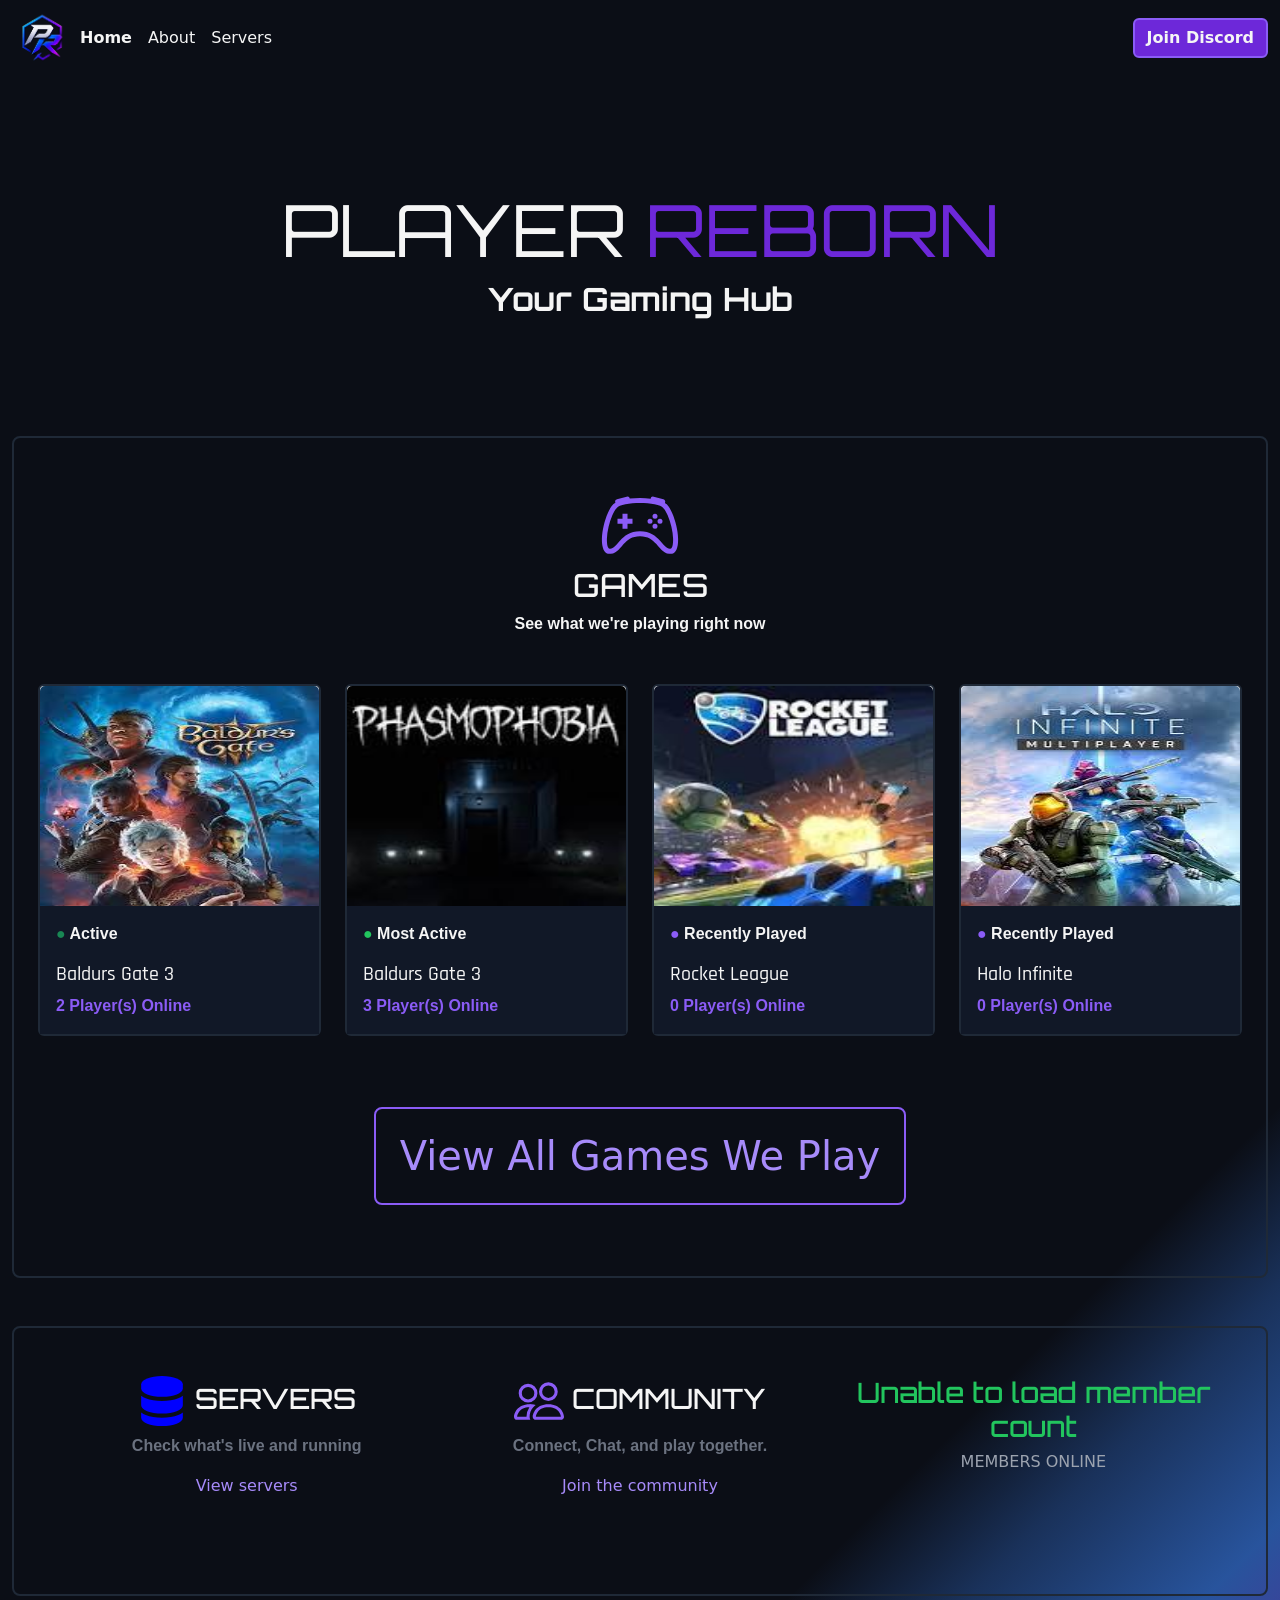
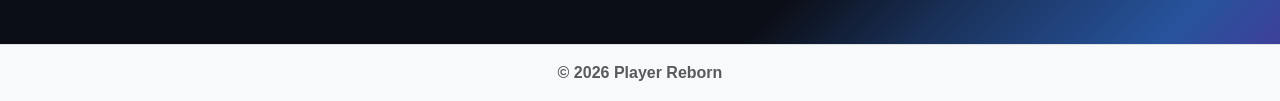
==== commit f72fee84: "Made the website mobile friendly" ====
--- a/index.html
+++ b/index.html
@@ -25,10 +25,10 @@
 			<!--Container-->
 			<div class="container-fluid">
 				<img src="assets/images/playerreborn/logo-bg-removed.png" alt="player reborn logo" height="60">
-				<!-- <button class="navbar-toggler" type="button" data-bs-toggle="collapse" data-bs-target="#navbar-items"
+				<button class="navbar-toggler" type="button" data-bs-toggle="collapse" data-bs-target="#navbar-items"
 					aria-controls="" aria-expanded="false" aria-label="Toggle navigation">
 					<span class="navbar-toggler-icon"></span>
-				</button> -->
+				</button>
 
 				<!--First Div-->
 				<div class="collapse navbar-collapse" id="navbar-items">
@@ -145,7 +145,7 @@
 	<section class="container-fluid text-center mb-5">
 		<div class="border-color">
 			<div class="row p-5">
-				<div class="col-md-4">
+				<div class="col-md-4 mb-5">
 					<h3><svg xmlns="http://www.w3.org/2000/svg" width="50" height="50" fill="currentColor"
 							class="bi bi-server server" viewBox="0 0 16 16">
 							<path
@@ -159,7 +159,7 @@
 					<a href="servers.html" class="game-link">View servers</a>
 				</div>
 
-				<div class="col-md-4">
+				<div class="col-md-4 mb-5">
 					<h3><svg xmlns="http://www.w3.org/2000/svg" width="50" height="50" fill="currentColor"
 							class="bi bi-people community" viewBox="0 0 16 16">
 							<path
@@ -182,7 +182,7 @@
 
 	<!--Footer-->
 	<section>
-		<footer class="d-flex flex-wrap justify-content-md-center align-items-center py-3 border-top bg-body-tertiary">
+		<footer class="col-12 text-center py-3 border-top bg-body-tertiary">
 			<p class="mb-0 text-body-secondary">© 2026 Player Reborn</p>
 		</footer>
 	</section>
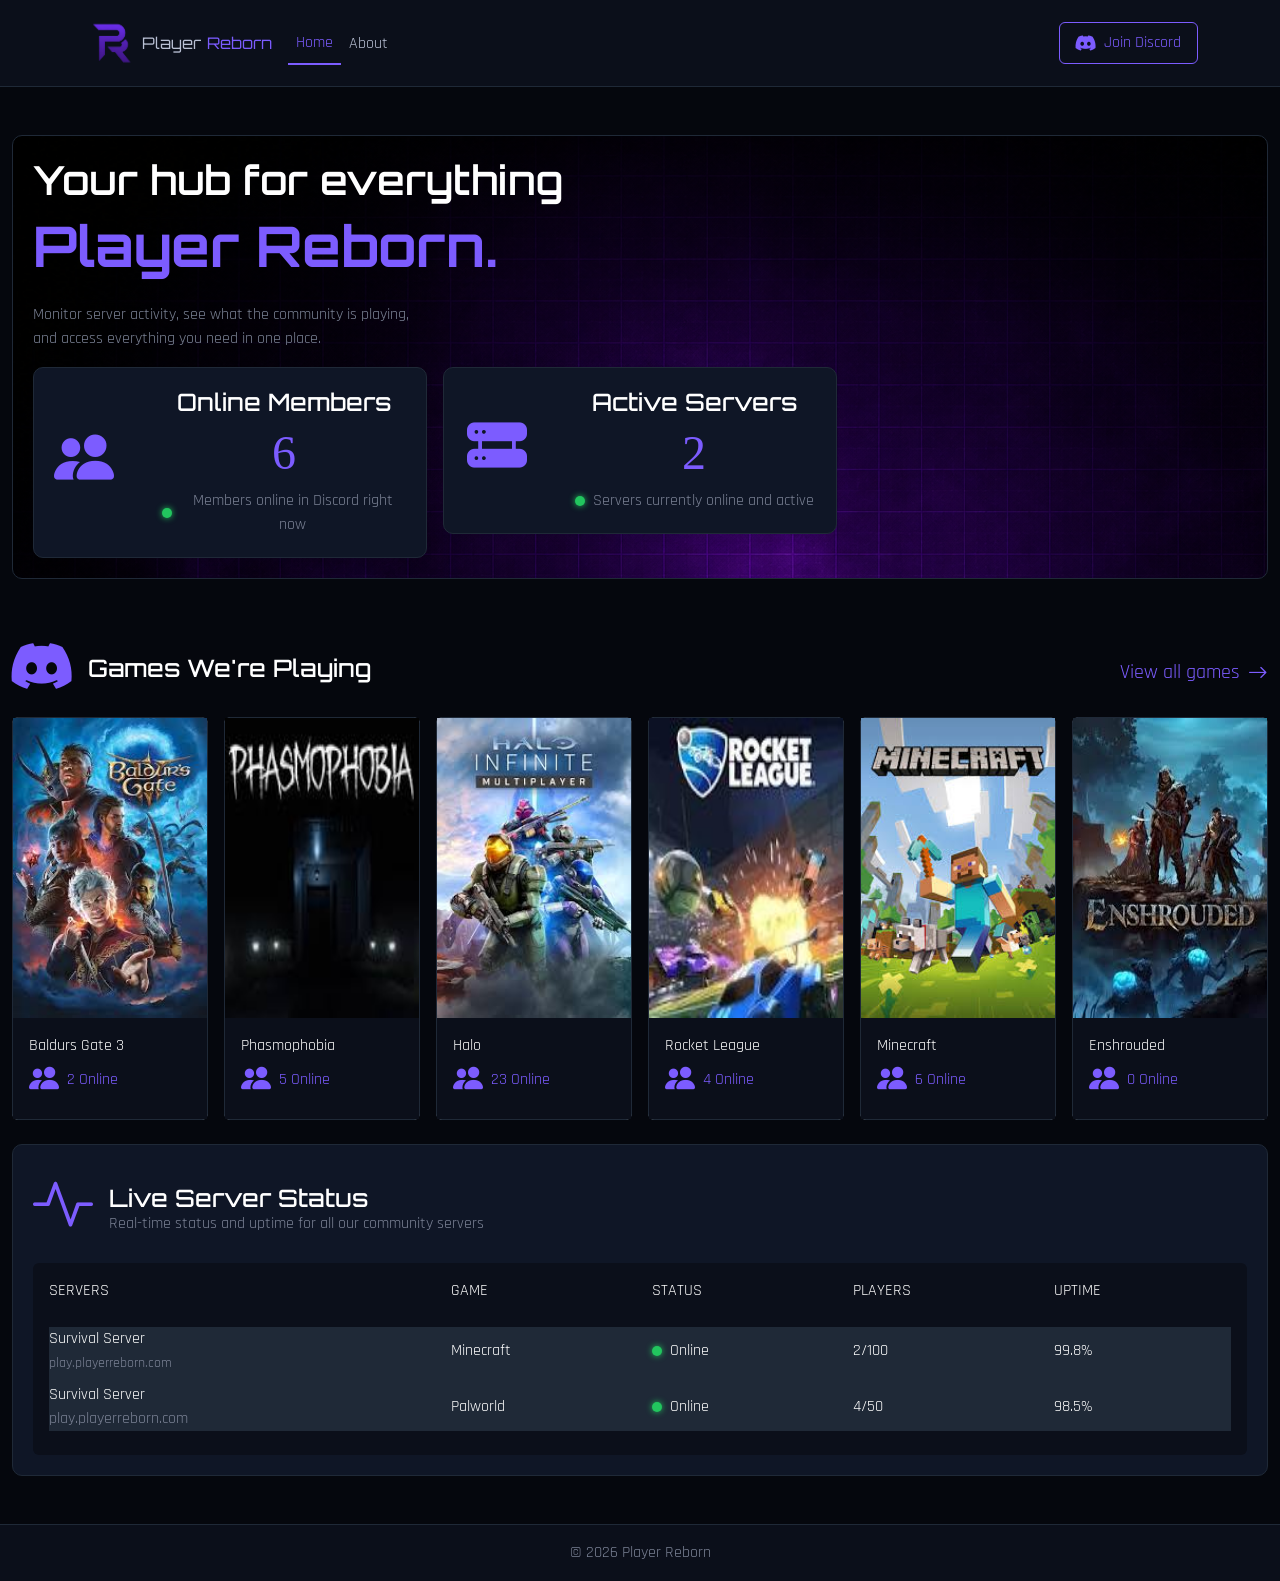
==== commit fb90a05b: "refactor: redesign layout and improve UI styling across site" ====
--- a/index.html
+++ b/index.html
@@ -4,188 +4,288 @@
 <head>
 	<meta charset="utf-8">
 	<title>Player Reborn</title>
-	<meta name="description" content="">
 	<meta name="viewport" content="width=device-width, initial-scale=1">
+
+	<!-- Bootstrap -->
+	<link href="https://cdn.jsdelivr.net/npm/bootstrap@5.3.8/dist/css/bootstrap.min.css" rel="stylesheet">
+	<link rel="stylesheet" href="https://cdn.jsdelivr.net/npm/bootstrap-icons@1.11.3/font/bootstrap-icons.css">
+
+	<!-- CSS -->
 	<link rel="stylesheet" href="css/styles.css">
-	<link href="https://cdn.jsdelivr.net/npm/bootstrap@5.3.8/dist/css/bootstrap.min.css" rel="stylesheet"
-		integrity="sha384-sRIl4kxILFvY47J16cr9ZwB07vP4J8+LH7qKQnuqkuIAvNWLzeN8tE5YBujZqJLB" crossorigin="anonymous">
-	<link rel="preconnect" href="https://fonts.googleapis.com">
-	<link rel="preconnect" href="https://fonts.gstatic.com" crossorigin>
+
+	<!-- Fonts -->
 	<link
 		href="https://fonts.googleapis.com/css2?family=Orbitron:wght@400..900&family=Rajdhani:wght@300;400;500;600;700&display=swap"
 		rel="stylesheet">
 </head>
 
-<body class="home">
-
-	<!--Navigation-->
-	<section>
-		<!--Start of Navbar-->
-		<nav class="navbar navbar-expand-lg text-danger rajdhani-large" aria-label="Twelfth navbar">
-			<!--Container-->
-			<div class="container-fluid">
-				<img src="assets/images/playerreborn/logo-bg-removed.png" alt="player reborn logo" height="60">
-				<button class="navbar-toggler" type="button" data-bs-toggle="collapse" data-bs-target="#navbar-items"
-					aria-controls="" aria-expanded="false" aria-label="Toggle navigation">
-					<span class="navbar-toggler-icon"></span>
-				</button>
-
-				<!--First Div-->
-				<div class="collapse navbar-collapse" id="navbar-items">
-					<ul class="navbar-nav me-auto mb-2 mb-lg-0">
-						<li class="nav-item">
-							<a href="index.html" class="nav-link active" aria-current="page">Home</a>
-						</li>
-						<li class="nav-item">
-							<a href="about.html" class="nav-link">About</a>
-						</li>
-						<li class="nav-item">
-							<a href="servers.html" class="nav-link" aria-expanded="false">Servers</a>
-						</li>
-					</ul>
-
-					<!--Login Buttons-->
-					<div class="text-end">
-						<!-- <button type="button" class="btn btn-outline-primary me-2">Login</button> -->
-						<a href="https://discord.gg/playerreborn" target="_blank" rel="noopener noreferrer"
-							class="btn buttons">Join Discord</a>
-
-					</div>
-				</div>
-			</div>
-		</nav>
+<body>
+
+	<!-- NAVBAR -->
+	<nav class="navbar navbar-expand-lg">
+		<div class="container">
+			<a class="navbar-brand d-flex align-items-center" href="#">
+				<img src="assets/images/player-reborn/logo.png" height="60">
+				<span class="brand-text">
+					Player<span class="highlight">Reborn</span>
+				</span>
+			</a>
+			<button class="navbar-toggler" type="button" data-bs-toggle="collapse" data-bs-target="#nav"
+				aria-controls="nav" aria-expanded="false">
+				<span class="navbar-toggler-icon"></span>
+			</button>
+			<div class="collapse navbar-collapse" id="nav">
+				<ul class="navbar-nav me-auto">
+					<li class="nav-item"><a href="index.html" class="nav-link active">Home</a></li>
+					<li class="nav-item"><a href="about.html" class="nav-link">About</a></li>
+				</ul>
+				<a href="https://discord.gg/playerreborn" target="_blank" class="btn join-btn"><i
+						class="bi bi-discord icon-discord me-2"></i>Join Discord</a>
+			</div>
+		</div>
+	</nav>
+
+	<!-- HERO -->
+	<section class="container-fluid py-5">
+		<div class="card-box hero-background">
+			<div class="d-flex flex-column col-md-6">
+				<h1 class="hero-title">Your hub for everything</h1>
+				<h1 class="hero-brand highlight mb-4">Player Reborn.</h1>
+				<p class="muted hero-text">Monitor server activity, see what the community is playing, and access
+					everything you need in one place.</p>
+			</div>
+			<div class="row g-3">
+
+				<!--Online Members-->
+				<div class="col-md-4">
+					<div class="card-box d-flex justify-content-center align-items-center">
+						<i class="bi bi-people-fill icon-large me-5"></i>
+						<div class="d-flex flex-column text-center">
+							<h4 class="m-0">Online Members</h4>
+							<span class="highlight" id="online-count">6</span>
+							<div class="d-flex align-items-center">
+								<span class="status-dot status-online"></span>
+								<p class="muted m-0 ms-2"> Members online in Discord right now</p>
+							</div>
+						</div>
+					</div>
+				</div>
+
+				<!--Online Servers-->
+				<div class="col-md-4">
+					<div class="card-box d-flex justify-content-center align-items-center">
+						<i class="bi bi-hdd-rack-fill icon-large me-5"></i>
+						<div class="d-flex flex-column text-center">
+							<h4 class="m-0">Active Servers</h4>
+							<span class="highlight" id="server-count">2</span>
+							<div class="d-flex align-items-center">
+								<span class="status-dot status-online"></span>
+								<p class="muted m-0 ms-2"> Servers currently online and active</p>
+							</div>
+						</div>
+					</div>
+				</div>
+
+
+
+			</div>
+		</div>
 	</section>
 
-	<!--Intro-->
-	<section>
-		<div class="d-flex flex-column text-center justify-content-center intro">
-			<h1 class="lh-0 display-2">PLAYER <span class="reborn">REBORN</span></h1>
-			<h2 class="fw-bold lh-0">Your Gaming Hub</h2>
-		</div>
-
+	<!-- GRID -->
+	<section class="container-fluid mb-5">
+
+		<div class="d-flex align-items-center m-0">
+			<i class="bi bi-discord icon-discord-large me-3 highlight"></i>
+			<h4>Games We're Playing</h4>
+			<div class="d-flex align-items-center ms-auto text-center view-games">
+				<a href="#" class="ms-auto nav-link highlight">View all games</a>
+				<i class="bi bi-arrow-right ms-2 highlight mt-1"></i>
+			</div>
+		</div>
+
+		<!-- GAMES -->
+		<div class="row g-3 mb-4">
+
+			<!-- Baldurs Gate 3 -->
+			<div class="col-lg-2 col-md-4 col-6">
+				<div class="card">
+					<img src="assets/images/game-cover/baldurs-gate-3.jpeg" alt="baldurs gate 3 cover art" height="300"
+						width="100%">
+					<div class="card-body">
+						<p class="mb-0">Baldurs Gate 3</p>
+						<div class="d-flex align-items-center">
+							<i class="bi bi-people-fill icon"></i>
+							<p class="m-0 ms-2 highlight"> 2 Online</p>
+						</div>
+					</div>
+				</div>
+			</div>
+
+			<!-- Phasmophobia -->
+			<div class="col-lg-2 col-md-4 col-6">
+				<div class="card">
+					<img src="assets/images/game-cover/phasmophobia.jpeg" alt="phasmophobia cover art" height="300"
+						width="100%">
+					<div class="card-body">
+						<p class="mb-0">Phasmophobia</p>
+						<div class="d-flex align-items-center">
+							<i class="bi bi-people-fill icon"></i>
+							<p class="m-0 ms-2 highlight"> 5 Online</p>
+						</div>
+					</div>
+				</div>
+			</div>
+
+			<!-- Halo -->
+			<div class="col-lg-2 col-md-4 col-6">
+				<div class="card">
+					<img src="assets/images/game-cover/halo-inifinte.jpeg" alt="halo cover art" height="300"
+						width="100%">
+					<div class="card-body">
+						<p class="mb-0">Halo</p>
+						<div class="d-flex align-items-center">
+							<i class="bi bi-people-fill icon"></i>
+							<p class="m-0 ms-2 highlight"> 23 Online</p>
+						</div>
+					</div>
+				</div>
+			</div>
+
+			<!-- Rocket League -->
+			<div class="col-lg-2 col-md-4 col-6">
+				<div class="card">
+					<img src="assets/images/game-cover/rocket-league.jpeg" alt="rocket league cover art" height="300"
+						width="100%">
+					<div class="card-body">
+						<p class="mb-0">Rocket League</p>
+						<div class="d-flex align-items-center">
+							<i class="bi bi-people-fill icon"></i>
+							<p class="m-0 ms-2 highlight"> 4 Online</p>
+						</div>
+					</div>
+				</div>
+			</div>
+
+			<!-- Minecraft -->
+			<div class="col-lg-2 col-md-4 col-6">
+				<div class="card">
+					<img src="assets/images/game-cover/minecraft.jpeg" alt="minecraft cover art" height="300"
+						width="100%">
+					<div class="card-body">
+						<p class="mb-0">Minecraft</p>
+						<div class="d-flex align-items-center">
+							<i class="bi bi-people-fill icon"></i>
+							<p class="m-0 ms-2 highlight"> 6 Online</p>
+						</div>
+					</div>
+				</div>
+			</div>
+
+			<!-- Enshrouded -->
+			<div class="col-lg-2 col-md-4 col-6">
+				<div class="card">
+					<img src="assets/images/game-cover/enshrouded.jpeg" alt="enshrouded cover art" height="300"
+						width="100%">
+					<div class="card-body">
+						<p class="mb-0">Enshrouded</p>
+						<div class="d-flex align-items-center">
+							<i class="bi bi-people-fill icon"></i>
+							<p class="m-0 ms-2 highlight"> 0 Online</p>
+						</div>
+					</div>
+				</div>
+			</div>
+
+		</div>
+
+		<!-- SERVERS -->
+		<div class="card-box">
+
+			<!-- Header -->
+			<div class="d-flex align-items-center mb-2">
+				<i class="bi bi-activity icon-large me-3"></i>
+				<div>
+					<h4 class="m-0">Live Server Status</h4>
+					<p class="muted m-0">Real-time status and uptime for all our community servers</p>
+				</div>
+			</div>
+
+			<!-- Table Container -->
+			<div class="p-3 rounded dark">
+
+				<!-- Column Labels -->
+				<div class="row mb-3">
+					<div class="col-lg-4 col-4">SERVERS</div>
+					<div class="col-lg-2 col-2">GAME</div>
+					<div class="col-lg-2 col-2">STATUS</div>
+					<div class="col-lg-2 col-2">PLAYERS</div>
+					<div class="col-lg-2 col-2">UPTIME</div>
+				</div>
+
+
+				<div class="midnight-slate">
+					<!-- Row 1 -->
+					<div class="row align-items-center mb-2 mt-4">
+
+						<!-- Type of server -->
+						<div class="col-4">
+							<div>Survival Server</div>
+							<small class="muted">play.playerreborn.com</small>
+						</div>
+						<!-- Game Name -->
+						<div class="col-2">Minecraft</div>
+						<!-- Online Status -->
+						<div class="col-2 d-flex align-items-center">
+							<span class="status-dot status-online me-2"></span>
+							<span>Online</span>
+						</div>
+						<!-- Player Count -->
+						<div class="col-2">2/100</div>
+						<!-- Uptime -->
+						<div class="col-2">99.8%</div>
+
+					</div>
+
+					<!-- Row 2 -->
+					<div class="row align-items-center mb-2">
+						<div class="col-4">
+							<div>Survival Server</div>
+							<span class="muted">play.playerreborn.com</span>
+						</div>
+
+						<div class="col-2">
+							<div>Palworld</div>
+						</div>
+
+						<div class="col-2 d-flex align-items-center">
+							<span class="status-dot status-online me-2"></span>
+							<span>Online</span>
+						</div>
+
+						<div class="col-2">4/50</div>
+
+						<div class="col-2">98.5%</div>
+					</div>
+				</div>
+
+
+
+
+
+
+
+			</div>
+
+		</div>
 
 
 	</section>
 
-	<!--Hero-->
-	<section class="container-fluid mb-5 text-center">
-		<div class="border-color pt-5">
-			<svg xmlns="http://www.w3.org/2000/svg" width="80" height="80" fill="currentColor"
-				class="bi bi-controller controller" viewBox="0 0 16 16">
-				<path
-					d="M11.5 6.027a.5.5 0 1 1-1 0 .5.5 0 0 1 1 0m-1.5 1.5a.5.5 0 1 0 0-1 .5.5 0 0 0 0 1m2.5-.5a.5.5 0 1 1-1 0 .5.5 0 0 1 1 0m-1.5 1.5a.5.5 0 1 0 0-1 .5.5 0 0 0 0 1m-6.5-3h1v1h1v1h-1v1h-1v-1h-1v-1h1z" />
-				<path
-					d="M3.051 3.26a.5.5 0 0 1 .354-.613l1.932-.518a.5.5 0 0 1 .62.39c.655-.079 1.35-.117 2.043-.117.72 0 1.443.041 2.12.126a.5.5 0 0 1 .622-.399l1.932.518a.5.5 0 0 1 .306.729q.211.136.373.297c.408.408.78 1.05 1.095 1.772.32.733.599 1.591.805 2.466s.34 1.78.364 2.606c.024.816-.059 1.602-.328 2.21a1.42 1.42 0 0 1-1.445.83c-.636-.067-1.115-.394-1.513-.773-.245-.232-.496-.526-.739-.808-.126-.148-.25-.292-.368-.423-.728-.804-1.597-1.527-3.224-1.527s-2.496.723-3.224 1.527c-.119.131-.242.275-.368.423-.243.282-.494.575-.739.808-.398.38-.877.706-1.513.773a1.42 1.42 0 0 1-1.445-.83c-.27-.608-.352-1.395-.329-2.21.024-.826.16-1.73.365-2.606.206-.875.486-1.733.805-2.466.315-.722.687-1.364 1.094-1.772a2.3 2.3 0 0 1 .433-.335l-.028-.079zm2.036.412c-.877.185-1.469.443-1.733.708-.276.276-.587.783-.885 1.465a14 14 0 0 0-.748 2.295 12.4 12.4 0 0 0-.339 2.406c-.022.755.062 1.368.243 1.776a.42.42 0 0 0 .426.24c.327-.034.61-.199.929-.502.212-.202.4-.423.615-.674.133-.156.276-.323.44-.504C4.861 9.969 5.978 9.027 8 9.027s3.139.942 3.965 1.855c.164.181.307.348.44.504.214.251.403.472.615.674.318.303.601.468.929.503a.42.42 0 0 0 .426-.241c.18-.408.265-1.02.243-1.776a12.4 12.4 0 0 0-.339-2.406 14 14 0 0 0-.748-2.295c-.298-.682-.61-1.19-.885-1.465-.264-.265-.856-.523-1.733-.708-.85-.179-1.877-.27-2.913-.27s-2.063.091-2.913.27" />
-			</svg>
-			<h2>GAMES</h2>
-			<p class="mb-5">See what we're playing right now</p>
-
-			<div class="row g-4 px-4 mb-5 text-start justify-content-center">
-
-				<!--Baldurs Gate 3-->
-				<div class="col-md-3 d-flex">
-					<div class="card w-100 border-color">
-						<img src="assets/images/game-cover/baldurs-gate-3.jpg" alt="baldurs gate 3 cover art"
-							class="card-img-top">
-						<div class="card-body pb-0 bg-card rajdhani-medium color-white">
-							<p><span class="text-success online-color">●</span> Active</p>
-							<h5>Baldurs Gate 3</h5>
-							<p class="color-primary">2 Player(s) Online</p>
-						</div>
-					</div>
-				</div>
-
-				<!--Phasmophobia-->
-				<div class="col-md-3 d-flex">
-					<div class="card border-color w-100">
-						<img src="assets/images/game-cover/phasmophobia.jpeg" alt="phasmophobia cover art"
-							class="card-img-top">
-						<div class="card-body pb-0 bg-card rajdhani-medium color-white">
-							<p><span class="online-color">●</span> Most Active</p>
-							<h5>Baldurs Gate 3</h5>
-							<p class="color-primary">3 Player(s) Online</p>
-						</div>
-					</div>
-				</div>
-
-				<!--Rocket League-->
-				<div class="col-md-3 d-flex">
-					<div class="card border-color w-100">
-						<img src="assets/images/game-cover/rocket-league.jpeg" alt="rocket league cover art"
-							class="card-img-top">
-						<div class="card-body pb-0 bg-card rajdhani-medium color-white">
-							<p><span class="color-primary">●</span> Recently Played</p>
-							<h5>Rocket League</h5>
-							<p class="color-primary">0 Player(s) Online</p>
-						</div>
-					</div>
-				</div>
-
-				<!--Halo Inifinite-->
-				<div class="col-md-3 d-flex">
-					<div class="card border-color w-100">
-						<img src="assets/images/game-cover/halo-inifinte.jpg" alt="halo inifinite cover art"
-							class="card-img-top">
-						<div class="card-body pb-0 bg-card rajdhani-medium color-white">
-							<p><span class="color-primary">●</span> Recently Played</p>
-							<h5>Halo Infinite</h5>
-							<p class="color-primary">0 Player(s) Online</p>
-						</div>
-					</div>
-				</div>
-
-			</div>
-			<div class="containe py-5 mb-5">
-				<a href="servers.html" class="display-6 p-4 game-link border-purple">View All Games We Play</a>
-			</div>
-		</div>
-	</section>
-
-	<!--Information-->
-	<section class="container-fluid text-center mb-5">
-		<div class="border-color">
-			<div class="row p-5">
-				<div class="col-md-4 mb-5">
-					<h3><svg xmlns="http://www.w3.org/2000/svg" width="50" height="50" fill="currentColor"
-							class="bi bi-server server" viewBox="0 0 16 16">
-							<path
-								d="M1.333 2.667C1.333 1.194 4.318 0 8 0s6.667 1.194 6.667 2.667V4c0 1.473-2.985 2.667-6.667 2.667S1.333 5.473 1.333 4z" />
-							<path
-								d="M1.333 6.334v3C1.333 10.805 4.318 12 8 12s6.667-1.194 6.667-2.667V6.334a6.5 6.5 0 0 1-1.458.79C11.81 7.684 9.967 8 8 8s-3.809-.317-5.208-.876a6.5 6.5 0 0 1-1.458-.79z" />
-							<path
-								d="M14.667 11.668a6.5 6.5 0 0 1-1.458.789c-1.4.56-3.242.876-5.21.876-1.966 0-3.809-.316-5.208-.876a6.5 6.5 0 0 1-1.458-.79v1.666C1.333 14.806 4.318 16 8 16s6.667-1.194 6.667-2.667z" />
-						</svg> SERVERS</h3>
-					<p class="subtle">Check what's live and running</p>
-					<a href="servers.html" class="game-link">View servers</a>
-				</div>
-
-				<div class="col-md-4 mb-5">
-					<h3><svg xmlns="http://www.w3.org/2000/svg" width="50" height="50" fill="currentColor"
-							class="bi bi-people community" viewBox="0 0 16 16">
-							<path
-								d="M15 14s1 0 1-1-1-4-5-4-5 3-5 4 1 1 1 1zm-7.978-1L7 12.996c.001-.264.167-1.03.76-1.72C8.312 10.629 9.282 10 11 10c1.717 0 2.687.63 3.24 1.276.593.69.758 1.457.76 1.72l-.008.002-.014.002zM11 7a2 2 0 1 0 0-4 2 2 0 0 0 0 4m3-2a3 3 0 1 1-6 0 3 3 0 0 1 6 0M6.936 9.28a6 6 0 0 0-1.23-.247A7 7 0 0 0 5 9c-4 0-5 3-5 4q0 1 1 1h4.216A2.24 2.24 0 0 1 5 13c0-1.01.377-2.042 1.09-2.904.243-.294.526-.569.846-.816M4.92 10A5.5 5.5 0 0 0 4 13H1c0-.26.164-1.03.76-1.724.545-.636 1.492-1.256 3.16-1.275ZM1.5 5.5a3 3 0 1 1 6 0 3 3 0 0 1-6 0m3-2a2 2 0 1 0 0 4 2 2 0 0 0 0-4" />
-						</svg> COMMUNITY</h3>
-					<p class="subtle">Connect, Chat, and play together.</p>
-					<a href="https://discord.gg/playerreborn" target="_blank" class="game-link">Join the community</a>
-				</div>
-
-				<div class="col-md-4">
-					<h3 id="online-count">Checking for users...</h3>
-					<h6 class="muted">MEMBERS ONLINE</h6>
-
-				</div>
-
-			</div>
-
-		</div>
-	</section>
-
 	<!--Footer-->
-	<section>
-		<footer class="col-12 text-center py-3 border-top bg-body-tertiary">
-			<p class="mb-0 text-body-secondary">© 2026 Player Reborn</p>
-		</footer>
-	</section>
+	<footer class="text-center py-3">
+		© 2026 Player Reborn
+	</footer>
 
 	<script src="https://cdn.jsdelivr.net/npm/bootstrap@5.3.8/dist/js/bootstrap.bundle.min.js"
 		integrity="sha384-FKyoEForCGlyvwx9Hj09JcYn3nv7wiPVlz7YYwJrWVcXK/BmnVDxM+D2scQbITxI"
--- a/css/styles.css
+++ b/css/styles.css
@@ -1,200 +1,308 @@
+/* ================= ROOT ================= */
 :root {
-  --background-color: #0B0E16;
-  --primary-color: #111827;
-  --border-color: #1F2937;
-  --online-color: #22C55E;
-  --purple-primary: #8B5CF6;
-  --purple-dark: #6D28D9;
-  --muted: #9CA3AF;
-  --subtle: #6B7280;
-  --purple-light: #A78BFA;
-}
-
-/* Fonts */
-.rajdhani-light {
+  --bg: #05070d;
+  --bg-secondary: #0b0f1a;
+  --card: #0f1626;
+  --accent: #7c5cff;
+  --accent-light: #9b7bff;
+  --text: #ffffff;
+  --text-muted: #7a8194;
+  /* --border: rgba(255, 255, 255, 0.08); */
+  --border: #1f2937;
+}
+
+/* ================= BACKGROUNDS ================== */
+.dark {
+  background-color: var(--bg-secondary);
+}
+
+.midnight-slate {
+  background-color: #1f2937;
+}
+
+/* ================= GLOBAL RESET ================= */
+html,
+body {
+  height: 100%;
+}
+
+body {
+  margin: 0;
+  background-color: var(--bg);
+  color: var(--text);
   font-family: "Rajdhani", sans-serif;
-  font-weight: 300;
-  font-style: normal;
-}
-
-.rajdhani-regular {
-  font-family: "Rajdhani", sans-serif;
-  font-weight: 400;
-  font-style: normal;
-}
-
-.rajdhani-medium {
-  font-family: "Rajdhani", sans-serif;
-  font-weight: 500;
-  font-style: normal;
-}
-
-.rajdhani-semibold {
-  font-family: "Rajdhani", sans-serif;
+}
+
+/* Force ALL text to be readable */
+h1,
+h2,
+h3,
+h4,
+h5,
+h6,
+p,
+li,
+span,
+a {
+  color: inherit;
+}
+
+h1,
+h2,
+h3,
+h4,
+h5,
+h6 {
+  color: var(--text);
+  font-family: "Orbitron", sans-serif;
+}
+
+/* ================= NAVBAR ================= */
+
+.brand-text {
+  font-family: "Orbitron", sans-serif;
+  font-size: 16px;
+  line-height: 1;
+  display: flex;
+  align-items: center;
+}
+
+.brand-text .highlight {
+  margin-left: 6px;
+}
+
+.navbar-brand {
+  text-decoration: none;
+}
+
+.navbar-brand:hover {
+  color: inherit; /* prevents weird hover on "Player" */
+}
+
+.navbar {
+  background-color: var(--bg-secondary);
+  border-bottom: 1px solid var(--border);
+}
+
+.navbar-brand,
+.nav-link {
+  color: #b9c0d4;
+  transition: 0.2s ease;
+}
+
+.navbar .nav-link:hover {
+  color: var(--accent-light);
+}
+
+.nav-link.active {
+  color: var(--accent) !important;
+  border-bottom: 2px solid var(--accent);
+}
+
+.nav-link.active:hover {
+  color: var(--accent-light) !important;
+}
+
+.navbar-nav {
+  align-items: center;
+  margin-top: 1.1%;
+}
+
+/* Fix Bootstrap toggler icon (it disappears on dark bg otherwise) */
+.navbar-toggler {
+  border-color: rgba(255, 255, 255, 0.2);
+}
+
+.navbar-toggler-icon {
+  filter: invert(1);
+}
+
+/* ================= ICONS ================== */
+.icon {
+  font-size: 30px;
+  color: var(--accent);
+}
+
+.icon-large {
+  font-size: 60px;
+  color: var(--accent);
+}
+
+.icon-discord {
+  font-size: 20px;
+  color: inherit;
+  display: flex;
+  align-items: center;
+}
+
+.icon-discord-large {
+  font-size: 60px;
+  color: var(--accent);
+}
+
+.view-games {
+  font-size: 20px;
+}
+
+/* ================= BUTTON ================= */
+.join-btn {
+  background-color: var(--bg-secondary);
+  color: var(--accent);
+  border: 1px var(--accent) solid;
+  padding: 8px 16px;
+  transition: 0.2s ease;
+  max-width: auto;
+  display: inline-flex;
+}
+
+.join-btn:hover {
+  background-color: var(--accent);
+  box-shadow: 0 0 10px rgba(124, 92, 255, 0.6);
+  color: var(--text);
+}
+
+/* ================= CARD / BOX ================= */
+.card-box {
+  background-color: var(--card);
+  border: 1px solid var(--border);
+  border-radius: 10px;
+  padding: 20px;
+  transition: 0.2s ease;
+}
+
+.card-box:hover {
+  border-color: var(--accent);
+  transform: translateY(-4px);
+}
+
+.card-highlight {
+  border-left: 4px solid var(--accent);
+}
+
+.card-body {
+  background-color: var(--bg-secondary);
+  color: var(--text);
+}
+
+.card {
+  --bs-card-border-color: #1f2937;
+}
+
+.card:hover {
+  border-color: var(--accent);
+  transform: translateY(-4px);
+}
+/* ================= DIVIDER ================= */
+.divider {
+  height: 2px;
+  width: 60%;
+  background: linear-gradient(to right, var(--accent), transparent);
+  margin: 10px 0 20px;
+}
+
+/* ================= TEXT ================= */
+.muted {
+  color: var(--text-muted);
+}
+
+.highlight {
+  color: var(--accent);
+}
+
+#online-count {
+  color: var(--accent);
+  font-family: "Inter";
+  font-size: 3rem;
+}
+
+#server-count {
+  color: var(--accent);
+  font-family: "Inter";
+  font-size: 3rem;
+}
+/* ================ HERO ================== */
+
+.hero-background {
+  background-image: url("../assets/images/player-reborn/background.png");
+}
+
+.hero-title {
+  font-size: 2.5rem;
   font-weight: 600;
-  font-style: normal;
-}
-
-body {
-  background-color: var(--background-color) !important;
-  color: whitesmoke !important;
-  background: linear-gradient(
-  135deg,
-  transparent 40%,
-  rgba(59,130,246,0.3) 43%,   /* soft blue tail */
-  rgba(59,130,246,0.6) 47%,   /* main blue */
-  rgba(147,51,234,0.6) 52%,   /* main purple */
-  rgba(192,132,252,0.4) 56%,  /* purple glow front */
-  transparent 60%
-);
-  background-size: 200% 200%;
-  animation: introShift 10s linear infinite;
-}
-
-p {
-  font-family: "Rajdhani", sans-serif;
-  font-weight: 600;
-  font-style: normal;
-  
-}
-
-/* Home Page */
-.intro {
-  height: 40vh;
-  color: whitesmoke;
-}
-
-
-
-.reborn {
-  color: var(--purple-dark);
-}
-
-#online-count {
-  color: var(--online-color);
-}
-
-.controller {
-  color: var(--purple-primary);
-}
-
-.card-img-top {
-  height: 220px;
-  object-fit: fill;
-}
-
-.game-link {
-  text-decoration: none;
-  color: var(--purple-light);
-}
-
-.game-link:hover {
-  color: var(--purple-dark);
-}
-
-.border-purple {
-  border: 2px var(--purple-primary) solid;
-  border-radius: 8px;
-}
-
-.server {
-  color: blue;
-}
-
-.community {
-  color: var(--purple-primary);
-}
-
-/* About Page */
-
-
-/* Servers Page */
-
-
-.thumbnail-width {
-  width: auto;
-  height: 250px;
-  overflow: hidden;
-}
-
-/* All */
-h1 {
-  font-family: "Orbitron", sans-serif;
-  font-style: normal;
-}
-
-h2 {
-  font-family: "Orbitron", sans-serif;
-  font-style: normal;
-}
-
-h3 {
-  font-family: "Orbitron", sans-serif;
-  font-style: normal;
-}
-
-.buttons {
-  background-color: var(--purple-dark) !important;
-  border: 2px var(--purple-primary) solid !important;
-  font-family: "Rajdhani" sans-serif !important;
-  font-weight: 600 !important;
-  color: whitesmoke !important;
-}
-
-.buttons:hover {
-  background-color: var(--purple-light) !important;
-}
-
-.navbar a {
-  color: whitesmoke !important;
-}
-
-.active {
-  font-weight: bolder !important;
-}
-
-.color-white {
-  color: whitesmoke !important;
-}
-
-.color-primary {
-  color: var(--purple-primary);
-}
-
-.muted {
-  color: var(--muted);
-}
-
-.subtle {
-  color: var(--subtle);
-}
-
-.bg-card {
-  background-color: var(--primary-color);
-  color: whitesmoke !important;
-}
-
-.card:hover {
-  border: 2px var(--purple-dark) solid !important;
-}
-
-.border-color {
-  border: 2px var(--border-color) solid !important;
-  border-radius: 8px;
-}
-
-.online-color {
-  color: var(--online-color);
-}
-
-
-/* Gradient Shifts */
-@keyframes introShift {
+}
+
+.hero-brand {
+  font-size: 3.5rem;
+  font-weight: 700;
+}
+
+.hero-text {
+  max-width: 400px;
+}
+
+/* ================= LIST ================= */
+ul {
+  padding-left: 0;
+  list-style: none;
+}
+
+li {
+  margin-bottom: 8px;
+  color: #b9c0d4;
+}
+
+/* ============ ONLINE/OFFLINE =========== */
+.status-dot {
+  height: 10px;
+  width: 10px;
+  border-radius: 50%;
+}
+
+.status-online {
+  background-color: #22c55e;
+  box-shadow: 0 0 6px #22c55e;
+  animation: pulse 1.5s infinite;
+}
+
+.status-offline {
+  background-color: #6b7280;
+}
+
+/* ================= FOOTER ================= */
+footer {
+  background-color: var(--bg-secondary);
+  color: var(--text-muted);
+  border-top: 1px solid var(--border);
+}
+
+@media (max-width: 991px) {
+  .join-btn {
+    width: auto;
+    display: inline-flex;
+    margin-top: 10px;
+    margin-bottom: 10px;
+  }
+
+  .navbar-collapse {
+    align-items: center;
+    text-align: center;
+  }
+
+  .status-dot {
+    padding: 5px;
+  }
+}
+
+@keyframes pulse {
   0% {
-    background-position: 100% 100%;
+    box-shadow: 0 0 0 0 rgba(34, 197, 94, 0.7);
+  }
+
+  70% {
+    box-shadow: 0 0 0 6px rgba(34, 197, 94, 0);
   }
 
   100% {
-    background-position: 0% 0%
-  }
-}
+    box-shadow: 0 0 0 0 rgba(34, 197, 94, 0);
+  }
+}
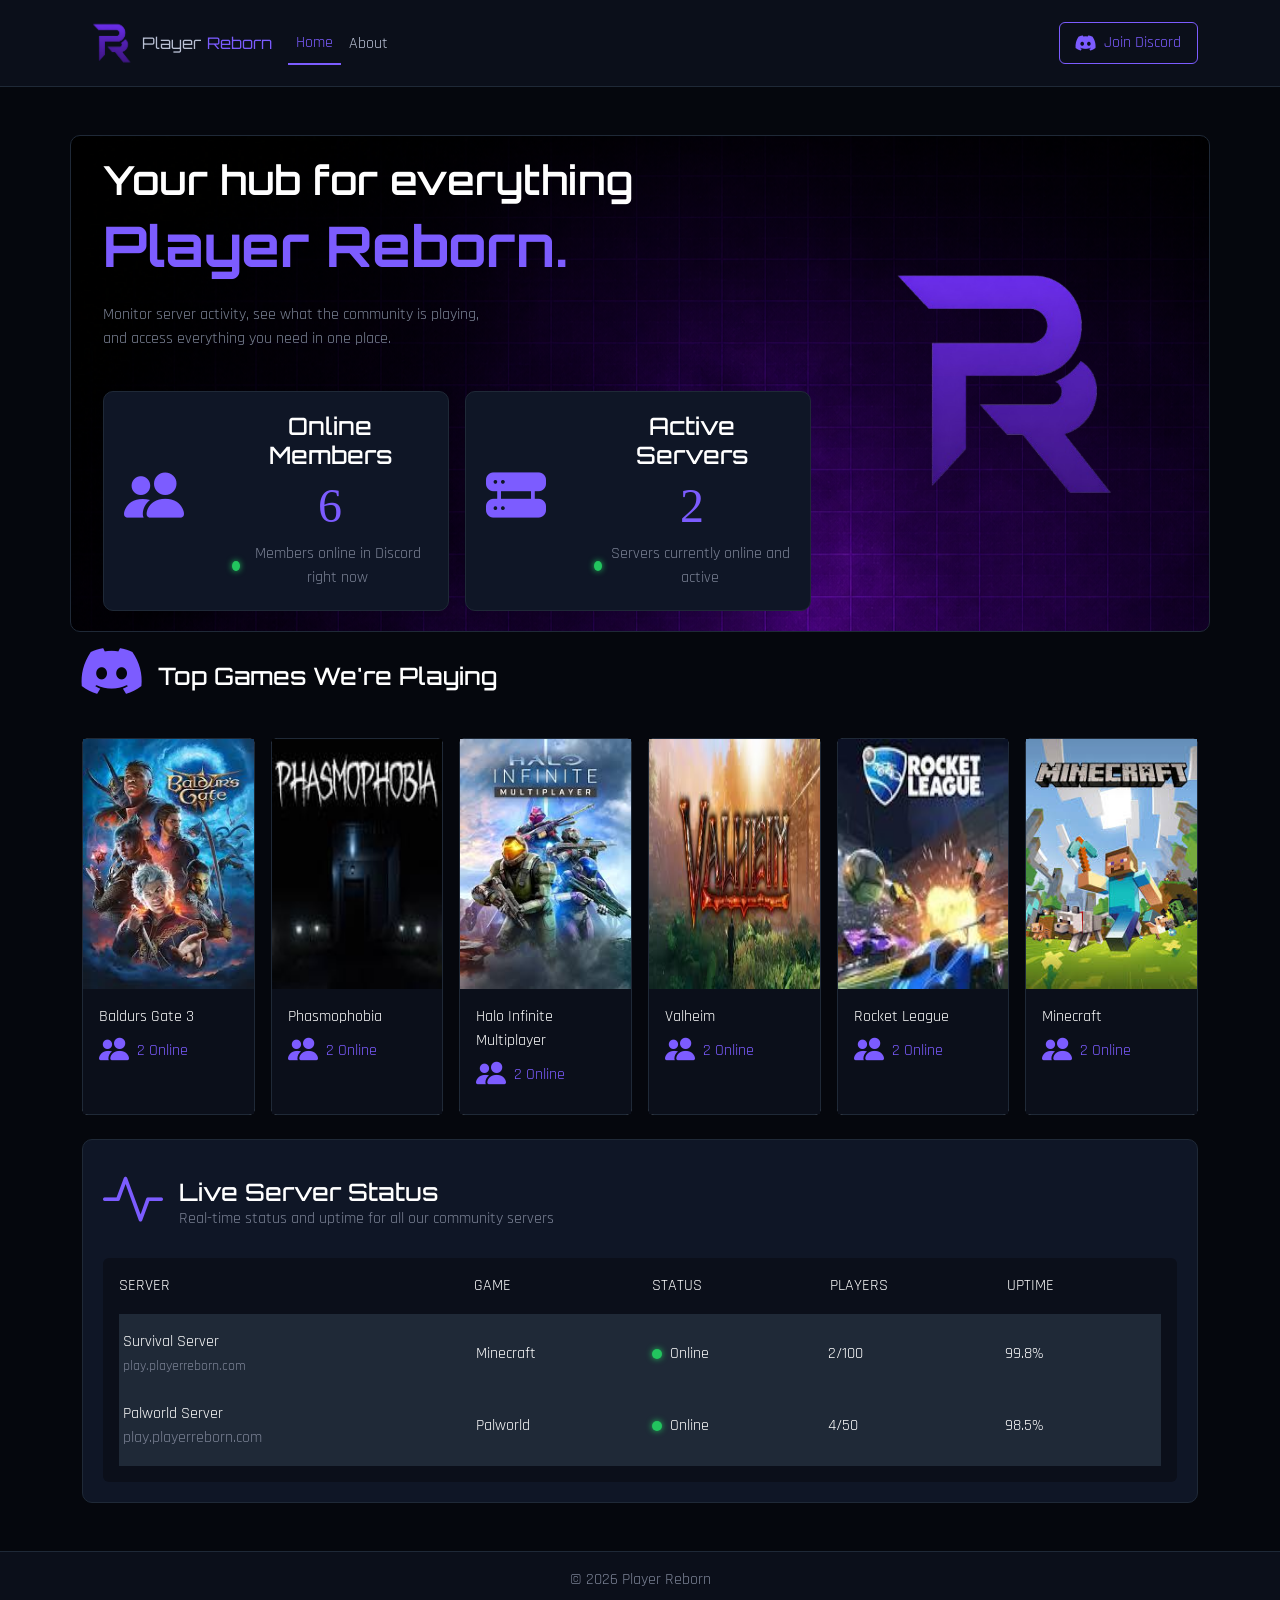
==== commit 6e771ddf: "Edited responsive layout and removed server.py" ====
--- a/index.html
+++ b/index.html
@@ -23,85 +23,121 @@
 
 	<!-- NAVBAR -->
 	<nav class="navbar navbar-expand-lg">
+
 		<div class="container">
-			<a class="navbar-brand d-flex align-items-center" href="#">
+
+			<a class="navbar-brand d-flex align-items-center" href="index.html">
 				<img src="assets/images/player-reborn/logo.png" height="60">
 				<span class="brand-text">
 					Player<span class="highlight">Reborn</span>
 				</span>
 			</a>
+
 			<button class="navbar-toggler" type="button" data-bs-toggle="collapse" data-bs-target="#nav"
 				aria-controls="nav" aria-expanded="false">
 				<span class="navbar-toggler-icon"></span>
 			</button>
+
 			<div class="collapse navbar-collapse" id="nav">
 				<ul class="navbar-nav me-auto">
 					<li class="nav-item"><a href="index.html" class="nav-link active">Home</a></li>
 					<li class="nav-item"><a href="about.html" class="nav-link">About</a></li>
 				</ul>
-				<a href="https://discord.gg/playerreborn" target="_blank" class="btn join-btn"><i
-						class="bi bi-discord icon-discord me-2"></i>Join Discord</a>
-			</div>
+
+				<a href="https://discord.gg/playerreborn" target="_blank" class="btn join-btn">
+					<i class="bi bi-discord icon-discord me-2"></i>
+					Join Discord
+				</a>
+			</div>
+
 		</div>
 	</nav>
 
 	<!-- HERO -->
-	<section class="container-fluid py-5">
-		<div class="card-box hero-background">
-			<div class="d-flex flex-column col-md-6">
-				<h1 class="hero-title">Your hub for everything</h1>
-				<h1 class="hero-brand highlight mb-4">Player Reborn.</h1>
-				<p class="muted hero-text">Monitor server activity, see what the community is playing, and access
-					everything you need in one place.</p>
-			</div>
-			<div class="row g-3">
-
-				<!--Online Members-->
-				<div class="col-md-4">
-					<div class="card-box d-flex justify-content-center align-items-center">
-						<i class="bi bi-people-fill icon-large me-5"></i>
-						<div class="d-flex flex-column text-center">
-							<h4 class="m-0">Online Members</h4>
-							<span class="highlight" id="online-count">6</span>
-							<div class="d-flex align-items-center">
-								<span class="status-dot status-online"></span>
-								<p class="muted m-0 ms-2"> Members online in Discord right now</p>
+	<section class="container mt-5">
+
+		<div class="card-box hero-background row align-items-center">
+
+			<div class="d-flex flex-column col-lg-8">
+
+				<div class="col-lg-9">
+					<h1 class="hero-title">Your hub for everything</h1>
+					<h1 class="hero-brand highlight mb-4">Player Reborn.</h1>
+
+					<p class="muted hero-text">
+						Monitor server activity, see what the community is playing, and access
+						everything you need in one place.
+					</p>
+				</div>
+
+				<div class="row g-3 mt-2">
+
+					<!-- Online Members -->
+					<div class="col-md-6">
+						<div class="card-box d-flex justify-content-center align-items-center h-100">
+
+							<i class="bi bi-people-fill icon-large me-5"></i>
+
+							<div class="d-flex flex-column text-center">
+								<h4 class="m-0">Online Members</h4>
+
+								<span class="highlight" id="online-count">6</span>
+
+								<div class="d-flex align-items-center justify-content-center">
+									<span class="status-dot status-online"></span>
+
+									<p class="muted m-0 ms-2">
+										Members online in Discord right now
+									</p>
+								</div>
 							</div>
-						</div>
-					</div>
-				</div>
-
-				<!--Online Servers-->
-				<div class="col-md-4">
-					<div class="card-box d-flex justify-content-center align-items-center">
-						<i class="bi bi-hdd-rack-fill icon-large me-5"></i>
-						<div class="d-flex flex-column text-center">
-							<h4 class="m-0">Active Servers</h4>
-							<span class="highlight" id="server-count">2</span>
-							<div class="d-flex align-items-center">
-								<span class="status-dot status-online"></span>
-								<p class="muted m-0 ms-2"> Servers currently online and active</p>
+
+						</div>
+					</div>
+
+					<!-- Online Servers -->
+					<div class="col-md-6">
+						<div class="card-box d-flex justify-content-center align-items-center h-100">
+
+							<i class="bi bi-hdd-rack-fill icon-large me-5"></i>
+
+							<div class="d-flex flex-column text-center">
+								<h4 class="m-0">Active Servers</h4>
+
+								<span class="highlight" id="server-count">2</span>
+
+								<div class="d-flex align-items-center justify-content-center">
+									<span class="status-dot status-online"></span>
+
+									<p class="muted m-0 ms-2">
+										Servers currently online and active
+									</p>
+								</div>
 							</div>
-						</div>
-					</div>
-				</div>
-
-
-
-			</div>
+
+						</div>
+					</div>
+
+				</div>
+
+			</div>
+
+			<!-- Hero Logo -->
+			<div class="col-lg-4 text-center mt-4 mt-lg-0 hero-logo">
+				<img src="assets/images/player-reborn/logo.png" alt="Player Reborn Logo" class="img-fluid"
+					style="max-height: 400px;">
+			</div>
+
 		</div>
 	</section>
 
 	<!-- GRID -->
-	<section class="container-fluid mb-5">
-
-		<div class="d-flex align-items-center m-0">
+	<section class="container mb-5">
+
+		<!-- GAMES WERE PLAYING -->
+		<div class="d-flex align-items-center mb-3">
 			<i class="bi bi-discord icon-discord-large me-3 highlight"></i>
-			<h4>Games We're Playing</h4>
-			<div class="d-flex align-items-center ms-auto text-center view-games">
-				<a href="#" class="ms-auto nav-link highlight">View all games</a>
-				<i class="bi bi-arrow-right ms-2 highlight mt-1"></i>
-			</div>
+			<h4 class="m-0">Top Games We're Playing</h4>
 		</div>
 
 		<!-- GAMES -->
@@ -109,14 +145,16 @@
 
 			<!-- Baldurs Gate 3 -->
 			<div class="col-lg-2 col-md-4 col-6">
-				<div class="card">
-					<img src="assets/images/game-cover/baldurs-gate-3.jpeg" alt="baldurs gate 3 cover art" height="300"
-						width="100%">
+				<div class="card h-100">
+					<img src="assets/images/game-cover/baldurs-gate-3.jpeg" alt="baldurs gate 3 cover art" height="250"
+						width="100%">
+
 					<div class="card-body">
 						<p class="mb-0">Baldurs Gate 3</p>
-						<div class="d-flex align-items-center">
-							<i class="bi bi-people-fill icon"></i>
-							<p class="m-0 ms-2 highlight"> 2 Online</p>
+
+						<div class="d-flex align-items-center">
+							<i class="bi bi-people-fill icon"></i>
+							<p class="m-0 ms-2 highlight">2 Online</p>
 						</div>
 					</div>
 				</div>
@@ -124,14 +162,16 @@
 
 			<!-- Phasmophobia -->
 			<div class="col-lg-2 col-md-4 col-6">
-				<div class="card">
-					<img src="assets/images/game-cover/phasmophobia.jpeg" alt="phasmophobia cover art" height="300"
-						width="100%">
+				<div class="card h-100">
+					<img src="assets/images/game-cover/phasmophobia.jpeg" alt="phasmophobia cover art" height="250"
+						width="100%">
+
 					<div class="card-body">
 						<p class="mb-0">Phasmophobia</p>
-						<div class="d-flex align-items-center">
-							<i class="bi bi-people-fill icon"></i>
-							<p class="m-0 ms-2 highlight"> 5 Online</p>
+
+						<div class="d-flex align-items-center">
+							<i class="bi bi-people-fill icon"></i>
+							<p class="m-0 ms-2 highlight">2 Online</p>
 						</div>
 					</div>
 				</div>
@@ -139,14 +179,32 @@
 
 			<!-- Halo -->
 			<div class="col-lg-2 col-md-4 col-6">
-				<div class="card">
-					<img src="assets/images/game-cover/halo-inifinte.jpeg" alt="halo cover art" height="300"
-						width="100%">
-					<div class="card-body">
-						<p class="mb-0">Halo</p>
-						<div class="d-flex align-items-center">
-							<i class="bi bi-people-fill icon"></i>
-							<p class="m-0 ms-2 highlight"> 23 Online</p>
+				<div class="card h-100">
+					<img src="assets/images/game-cover/halo-inifinte.jpeg" alt="halo inifinite cover art" height="250"
+						width="100%">
+
+					<div class="card-body">
+						<p class="mb-0">Halo Infinite Multiplayer</p>
+
+						<div class="d-flex align-items-center">
+							<i class="bi bi-people-fill icon"></i>
+							<p class="m-0 ms-2 highlight">2 Online</p>
+						</div>
+					</div>
+				</div>
+			</div>
+
+			<!-- Valhheim -->
+			<div class="col-lg-2 col-md-4 col-6">
+				<div class="card h-100">
+					<img src="assets/images/game-cover/valheim.jpeg" alt="valheim cover art" height="250" width="100%">
+
+					<div class="card-body">
+						<p class="mb-0">Valheim</p>
+
+						<div class="d-flex align-items-center">
+							<i class="bi bi-people-fill icon"></i>
+							<p class="m-0 ms-2 highlight">2 Online</p>
 						</div>
 					</div>
 				</div>
@@ -154,14 +212,16 @@
 
 			<!-- Rocket League -->
 			<div class="col-lg-2 col-md-4 col-6">
-				<div class="card">
-					<img src="assets/images/game-cover/rocket-league.jpeg" alt="rocket league cover art" height="300"
-						width="100%">
+				<div class="card h-100">
+					<img src="assets/images/game-cover/rocket-league.jpeg" alt="rocket league cover art" height="250"
+						width="100%">
+
 					<div class="card-body">
 						<p class="mb-0">Rocket League</p>
-						<div class="d-flex align-items-center">
-							<i class="bi bi-people-fill icon"></i>
-							<p class="m-0 ms-2 highlight"> 4 Online</p>
+
+						<div class="d-flex align-items-center">
+							<i class="bi bi-people-fill icon"></i>
+							<p class="m-0 ms-2 highlight">2 Online</p>
 						</div>
 					</div>
 				</div>
@@ -169,35 +229,24 @@
 
 			<!-- Minecraft -->
 			<div class="col-lg-2 col-md-4 col-6">
-				<div class="card">
-					<img src="assets/images/game-cover/minecraft.jpeg" alt="minecraft cover art" height="300"
-						width="100%">
+				<div class="card h-100">
+					<img src="assets/images/game-cover/minecraft.jpeg" alt="minecraft cover art" height="250"
+						width="100%">
+
 					<div class="card-body">
 						<p class="mb-0">Minecraft</p>
-						<div class="d-flex align-items-center">
-							<i class="bi bi-people-fill icon"></i>
-							<p class="m-0 ms-2 highlight"> 6 Online</p>
-						</div>
-					</div>
-				</div>
-			</div>
-
-			<!-- Enshrouded -->
-			<div class="col-lg-2 col-md-4 col-6">
-				<div class="card">
-					<img src="assets/images/game-cover/enshrouded.jpeg" alt="enshrouded cover art" height="300"
-						width="100%">
-					<div class="card-body">
-						<p class="mb-0">Enshrouded</p>
-						<div class="d-flex align-items-center">
-							<i class="bi bi-people-fill icon"></i>
-							<p class="m-0 ms-2 highlight"> 0 Online</p>
-						</div>
-					</div>
-				</div>
-			</div>
-
-		</div>
+
+						<div class="d-flex align-items-center">
+							<i class="bi bi-people-fill icon"></i>
+							<p class="m-0 ms-2 highlight">2 Online</p>
+						</div>
+					</div>
+				</div>
+			</div>
+
+		</div>
+
+
 
 		<!-- SERVERS -->
 		<div class="card-box">
@@ -207,7 +256,9 @@
 				<i class="bi bi-activity icon-large me-3"></i>
 				<div>
 					<h4 class="m-0">Live Server Status</h4>
-					<p class="muted m-0">Real-time status and uptime for all our community servers</p>
+					<p class="muted m-0">
+						Real-time status and uptime for all our community servers
+					</p>
 				</div>
 			</div>
 
@@ -215,82 +266,75 @@
 			<div class="p-3 rounded dark">
 
 				<!-- Column Labels -->
-				<div class="row mb-3">
-					<div class="col-lg-4 col-4">SERVERS</div>
-					<div class="col-lg-2 col-2">GAME</div>
-					<div class="col-lg-2 col-2">STATUS</div>
-					<div class="col-lg-2 col-2">PLAYERS</div>
-					<div class="col-lg-2 col-2">UPTIME</div>
-				</div>
-
-
-				<div class="midnight-slate">
+				<div class="row mb-3 server-tags">
+					<div class="col-md-4 col-12">SERVER</div>
+					<div class="col-md-2 col-3">GAME</div>
+					<div class="col-md-2 col-3">STATUS</div>
+					<div class="col-md-2 col-3">PLAYERS</div>
+					<div class="col-md-2 col-3">UPTIME</div>
+				</div>
+
+				<!-- Server List -->
+				<div class="midnight-slate px-1 py-2 server-list">
+
 					<!-- Row 1 -->
-					<div class="row align-items-center mb-2 mt-4">
-
-						<!-- Type of server -->
-						<div class="col-4">
+					<div class="row align-items-center mb-4 mt-2">
+
+						<div class="col-md-4 col-12">
 							<div>Survival Server</div>
 							<small class="muted">play.playerreborn.com</small>
 						</div>
-						<!-- Game Name -->
-						<div class="col-2">Minecraft</div>
-						<!-- Online Status -->
-						<div class="col-2 d-flex align-items-center">
+
+						<div class="col-md-2 col-3">Minecraft</div>
+
+						<div class="col-md-2 col-3 d-flex align-items-center">
 							<span class="status-dot status-online me-2"></span>
 							<span>Online</span>
 						</div>
-						<!-- Player Count -->
-						<div class="col-2">2/100</div>
-						<!-- Uptime -->
-						<div class="col-2">99.8%</div>
+
+						<div class="col-md-2 col-3">2/100</div>
+
+						<div class="col-md-2 col-3">99.8%</div>
 
 					</div>
 
 					<!-- Row 2 -->
 					<div class="row align-items-center mb-2">
-						<div class="col-4">
-							<div>Survival Server</div>
+
+						<div class="col-md-4 col-12">
+							<div>Palworld Server</div>
 							<span class="muted">play.playerreborn.com</span>
 						</div>
 
-						<div class="col-2">
+						<div class="col-md-2 col-3">
 							<div>Palworld</div>
 						</div>
 
-						<div class="col-2 d-flex align-items-center">
+						<div class="col-md-2 col-3 d-flex align-items-center">
 							<span class="status-dot status-online me-2"></span>
 							<span>Online</span>
 						</div>
 
-						<div class="col-2">4/50</div>
-
-						<div class="col-2">98.5%</div>
-					</div>
-				</div>
-
-
-
-
-
-
-
-			</div>
-
-		</div>
-
-
+						<div class="col-md-2 col-3">4/50</div>
+
+						<div class="col-md-2 col-3">98.5%</div>
+
+					</div>
+
+				</div>
+			</div>
+
+		</div>
 	</section>
 
-	<!--Footer-->
+	<!-- Footer -->
 	<footer class="text-center py-3">
 		© 2026 Player Reborn
 	</footer>
 
-	<script src="https://cdn.jsdelivr.net/npm/bootstrap@5.3.8/dist/js/bootstrap.bundle.min.js"
-		integrity="sha384-FKyoEForCGlyvwx9Hj09JcYn3nv7wiPVlz7YYwJrWVcXK/BmnVDxM+D2scQbITxI"
-		crossorigin="anonymous"></script>
+	<script src="https://cdn.jsdelivr.net/npm/bootstrap@5.3.8/dist/js/bootstrap.bundle.min.js"></script>
 	<script src="script.js"></script>
+
 </body>
 
 </html>
--- a/css/styles.css
+++ b/css/styles.css
@@ -71,6 +71,10 @@
   margin-left: 6px;
 }
 
+.brand-text:hover {
+  /* color: var(--text); */
+}
+
 .navbar-brand {
   text-decoration: none;
 }
@@ -275,7 +279,7 @@
   border-top: 1px solid var(--border);
 }
 
-@media (max-width: 991px) {
+@media (max-width: 820px) {
   .join-btn {
     width: auto;
     display: inline-flex;
@@ -291,6 +295,18 @@
   .status-dot {
     padding: 5px;
   }
+
+  .server-tags {
+    text-align: center;
+  }
+
+  .server-list {
+    text-align: center;
+  }
+
+  .hero-logo {
+    display: none;
+  }
 }
 
 @keyframes pulse {
